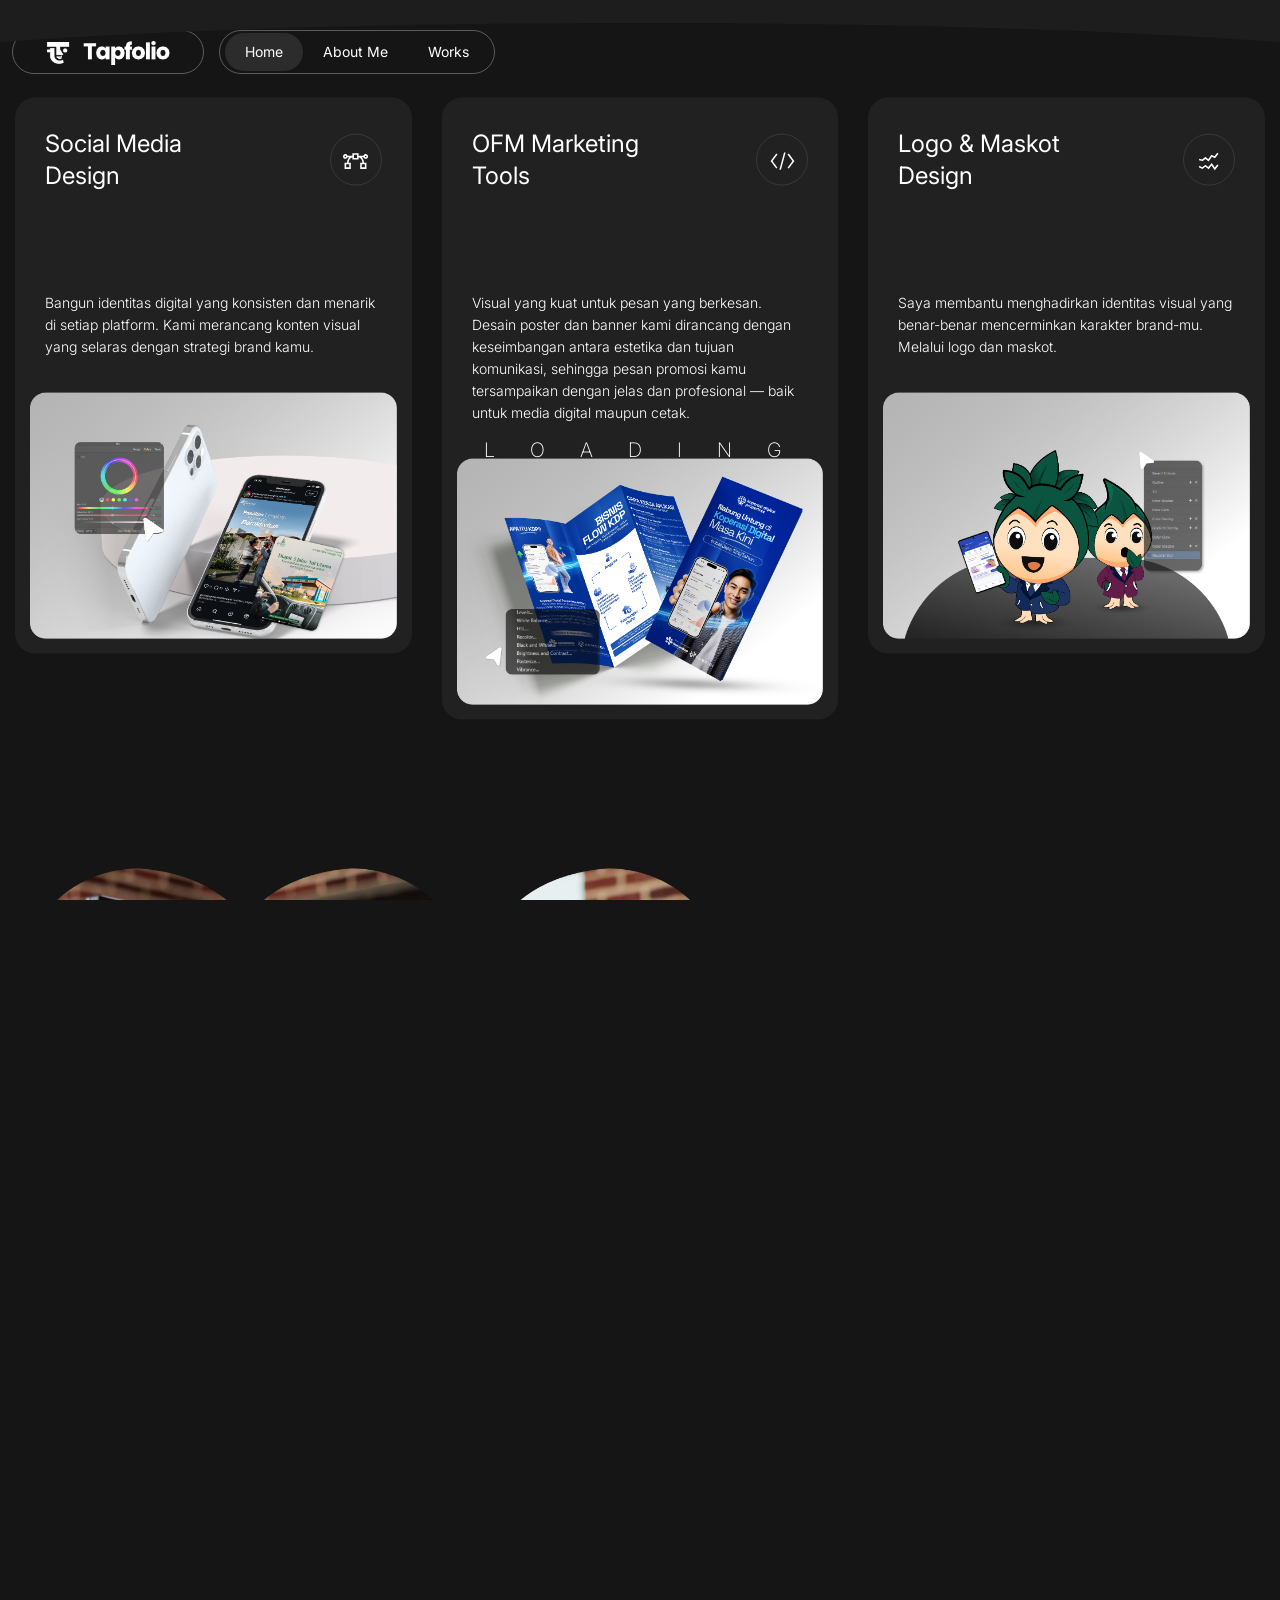
==== index.html @ 31f9b4f7 "update css" ====
<!DOCTYPE html>
<html lang="zxx">

<head>

    <!-- Metas -->
    <meta charset="utf-8">
    <meta http-equiv="X-UA-Compatible" content="IE=edge">
    <meta name="viewport" content="width=device-width, initial-scale=1, maximum-scale=1">
    <meta name="keywords" content="HTML5 Template Hubfolio Multi-Purpose themeforest">
    <meta name="description" content="Hubfolio - Multi-Purpose HTML5 Template">
    <meta name="author" content="">

    <!-- Title  -->
    <title>TAP's PORTFOLIO</title>

    <!-- Favicon -->
    <link rel="shortcut icon" href="assets/imgs/favicon.ico">

    <!-- Google Fonts -->
    <link href="https://fonts.googleapis.com/css2?family=Inter:wght@100..900&display=swap" rel="stylesheet">

    <!-- Plugins -->
    <link rel="stylesheet" href="common/css/plugins.css">

    <!-- Core Style Css -->
    <link rel="stylesheet" href="common/css/common_style.css">
    <link rel="stylesheet" href="docs/assets/css/home1-style.css">

</head>

<body>



    <!-- ==================== Start Loading ==================== -->

    <div class="loader-wrap">
        <svg viewBox="0 0 1000 1000" preserveAspectRatio="none">
            <path id="svg" d="M0,1005S175,995,500,995s500,5,500,5V0H0Z"></path>
        </svg>

        <div class="loader-wrap-heading">
            <div class="load-text">
                <span>L</span>
                <span>o</span>
                <span>a</span>
                <span>d</span>
                <span>i</span>
                <span>n</span>
                <span>g</span>
            </div>
        </div>
    </div>

    <!-- ==================== End Loading ==================== -->


    <div class="cursor"></div>


    <!-- ==================== Start progress-scroll-button ==================== -->

    <div class="progress-wrap cursor-pointer">
        <svg class="progress-circle svg-content" width="100%" height="100%" viewBox="-1 -1 102 102">
            <path d="M50,1 a49,49 0 0,1 0,98 a49,49 0 0,1 0,-98" />
        </svg>
    </div>

    <!-- ==================== End progress-scroll-button ==================== -->



    <!-- ==================== Start Navbar ==================== -->

    <nav class="navbar navbar-expand-lg">
        <div class="container">

            <!-- Logo -->
            <a class="logo" href="#">
                <img src="docs/assets/imgs/tapfolio.png" alt="logo">
            </a>

            <!-- navbar links -->
            <div class="collapse navbar-collapse" id="navbarSupportedContent">
                <ul class="navbar-nav">
                    <li class="nav-item">
                        <a class="nav-link active" href="#">Home</a>
                    </li>
                    <li class="nav-item">
                        <a class="nav-link" href="docs/about.html">About Me</a>
                    </li>
                    <li class="nav-item">
                        <a class="nav-link" href="docs/porto.html">Works</a>
                    </li>
                    <!-- <li class="nav-item">
                        <a class="nav-link" href="../inner_pages/blog-grid.html">News</a>
                    </li> -->
                </ul>
            </div>
            <!-- <div class="topnav d-flex align-items-center">
                <a href="../inner_pages/contact.html" class="butn butn-rounded">
                    <div class="d-flex align-items-center">
                        <span>Start Project</span>
                        <span class="icon ml-10">
                            <img src="../common/imgs/icons/arrow-top-right.svg" alt="">
                        </span>
                    </div>
                </a>
                <div class="menu-icon cursor-pointer">
                    <span class="icon ti-align-right"></span>
                </div>
            </div> -->
        </div>
    </nav>


    <div id="smooth-wrapper">


        <div id="smooth-content">

            <main>



                <!-- ==================== Start Header ==================== -->

                <header class="header-dm d-flex align-items-center">
                       <div class="container-xl position-re">
                        <div class="row">
                            <div class="col-lg-9">
                                <div class="caption">
                                    <h1>Building award-worthy digital presence <br></h1>
                                </div>
                                <div class="row md-hide">
                                    <div class="col-lg-6 imgs-cube">
                                        <div class="imgs">
                                            <div class="circle">
                                                <img src="docs/assets/imgs/header/circle-badge.svg" alt="">
                                            </div>
                                        </div>
                                        <div class="img fit-img radius-30 mt-50">
                                            <img src="docs/assets/imgs/header/IMG_97775.jpg" alt="">
                                        </div>
                                    </div>
                                </div>
                            </div>
                        </div>
                        <div class="mimg fit-img">
                            <div class="shaps top">
                                <div class="shap-right-top">
                                    <svg viewBox="0 0 11 11" fill="none" xmlns="http://www.w3.org/2000/svg"
                                        class="w-11 h-11">
                                        <path
                                            d="M11 1.54972e-06L0 0L2.38419e-07 11C1.65973e-07 4.92487 4.92487 1.62217e-06 11 1.54972e-06Z"
                                            fill="#0e0f11"></path>
                                    </svg>
                                </div>
                                <div class="shap-left-bottom">
                                    <svg viewBox="0 0 11 11" fill="none" xmlns="http://www.w3.org/2000/svg"
                                        class="w-11 h-11">
                                        <path
                                            d="M11 1.54972e-06L0 0L2.38419e-07 11C1.65973e-07 4.92487 4.92487 1.62217e-06 11 1.54972e-06Z"
                                            fill="#0e0f11"></path>
                                    </svg>
                                </div>
                            </div>
                            <img src="docs/assets/imgs/header/2.jpg" alt="">
                            <div class="text">
                                <!-- <span class="fz-12 text-u mb-10">Since <br> 2023</span> -->
                                <p>Portfolio as Jr. Graphic designer</p>
                                <div class="shaps bottom">
                                    <div class="shap-left-top">
                                        <svg viewBox="0 0 11 11" fill="none" xmlns="http://www.w3.org/2000/svg"
                                            class="w-11 h-11">
                                            <path
                                                d="M11 1.54972e-06L0 0L2.38419e-07 11C1.65973e-07 4.92487 4.92487 1.62217e-06 11 1.54972e-06Z"
                                                fill="#0e0f11"></path>
                                        </svg>
                                    </div>
                                    <div class="shap-right-bottom">
                                        <svg viewBox="0 0 11 11" fill="none" xmlns="http://www.w3.org/2000/svg"
                                            class="w-11 h-11">
                                            <path
                                                d="M11 1.54972e-06L0 0L2.38419e-07 11C1.65973e-07 4.92487 4.92487 1.62217e-06 11 1.54972e-06Z"
                                                fill="#0e0f11"></path>
                                        </svg>
                                    </div>
                                </div>
                            </div>
                        </div>
                    </div>
                </header>

                <!-- ==================== End Header ==================== -->


                <!-- ==================== Start marquee ==================== -->

                <div class="marq-mp section-padding">
                    <div class="main-marq color-bg shadow-off">
                        <div class="slide-har st1">
                            <div class="box">
                                <div class="item">
                                    <h5>Affinity Designer</h5>
                                </div>
                                <div class="item">
                                    <h5>Adobe Illustrator</h5>
                                </div>
                                <div class="item">
                                    <h5>Figma</h5>
                                </div>
                                <div class="item">
                                    <h5>Adobe Photoshop</h5>
                                </div>
                            </div>
                            <div class="box">
                                <div class="item">
                                    <h5>Affinity Designer</h5>
                                </div>
                                <div class="item">
                                    <h5>Adobe Ilustrator</h5>
                                </div>
                                <div class="item">
                                    <h5>Figma</h5>
                                </div>
                                <div class="item">
                                    <h5>Adobe Photoshop</h5>
                                </div>
                            </div>
                        </div>
                    </div>
                    <div class="main-marq gray-bg shadow-off">
                        <div class="slide-har st2">
                            <div class="box">
                                <div class="item">
                                    <h5>Adobe Photoshop</h5>
                                </div>
                                <div class="item">
                                    <h5>Figma</h5>
                                </div>
                                <div class="item">
                                    <h5>Adobe Illustrator</h5>
                                </div>
                                <div class="item">
                                    <h5>Affinity Designer</h5>
                                </div>
                            </div>
                            <div class="box">
                                <div class="item">
                                    <h5>Adobe Photoshop</h5>
                                </div>
                                <div class="item">
                                    <h5>Figma</h5>
                                </div>
                                <div class="item">
                                    <h5>Adobe Illustrator</h5>
                                </div>
                                <div class="item">
                                    <h5>Affinity Designer</h5>
                                </div>
                            </div>
                        </div>
                    </div>
                </div>

                <!-- ==================== End marquee ==================== -->



                <!-- ==================== Start services ==================== -->

                <section class="services-sa section-padding">
                    <div class="container">
                        <div class="sec-head mb-100">
                            <div class="row">
                                <div class="col-lg-5">
                                    <h6 class="sub-head">Services</h6>
                                </div>
                                <div class="col-lg-7">
                                    <h4>Menciptakan desain yang berangkat dari rasa dan pengalaman—
                                        etiap karya adalah bentuk perjalanan saya dalam mengolah ide
                                        <span class="sub-color inline">menjadi sesuatu yang hidup dan bermakna.</span>
                                    </h4>
                                    <!-- <a href="../inner_pages/services.html" class="butn butn-md butn-bord butn-rounded mt-40">
                                        <div class="d-flex align-items-center">
                                            <span>Learn More</span>
                                            <span class="icon pe-7s-angle-right ml-10 fz-30"></span>
                                        </div>
                                    </a> -->
                                </div>
                            </div>
                        </div>
                        <div class="row">
                            <div class="col-lg-4">
                                <div class="item md-mb50">
                                    <div class="cont">
                                        <div class="d-flex align-items-center">
                                            <div>
                                                <h6>Social Media<br> Design</h6>
                                            </div>
                                            <div class="ml-auto">
                                                <div class="icon invert">
                                                    <img src="common/imgs/icons/bezier-curve-solid.svg" alt="">
                                                </div>
                                            </div>
                                        </div>
                                        <div class="text">
                                            <p>Bangun identitas digital yang konsisten dan menarik di setiap platform. Kami merancang konten 
                                                visual yang selaras dengan strategi brand kamu.</p>
                                        </div>
                                    </div>
                                    <div class="img">
                                        <img src="docs/assets/imgs/services/1.png" alt="">
                                    </div>
                                </div>
                            </div>
                            <div class="col-lg-4">
                                <div class="item md-mb50">
                                    <div class="cont">
                                        <div class="d-flex align-items-center">
                                            <div>
                                                <h6>OFM Marketing <br> Tools</h6>
                                            </div>
                                            <div class="ml-auto">
                                                <div class="icon invert">
                                                    <img src="common/imgs/icons/code-solid.svg" alt="">
                                                </div>
                                            </div>
                                        </div>
                                        <div class="text">
                                            <p>Visual yang kuat untuk pesan yang berkesan. Desain poster dan banner kami dirancang dengan 
                                                keseimbangan antara estetika dan tujuan komunikasi, sehingga pesan promosi kamu tersampaikan 
                                                dengan jelas dan profesional — baik untuk media digital maupun cetak.</p>
                                        </div>
                                    </div>
                                    <div class="img">
                                        <img src="docs/assets/imgs/services/2.png" alt="">
                                    </div>
                                </div>
                            </div>
                          
                            
                            <div class="col-lg-4">
                                <div class="item">
                                    <div class="cont">
                                        <div class="d-flex align-items-center">
                                            <div>
                                                <h6>Logo & Maskot<br> Design</h6>
                                            </div>
                                            <div class="ml-auto">
                                                <div class="icon invert">
                                                    <img src="common/imgs/icons/chart-line-solid.svg" alt="">
                                                </div>
                                            </div>
                                        </div>
                                        <div class="text">
                                            <p>Saya membantu menghadirkan identitas visual yang benar-benar mencerminkan karakter brand-mu.
                                                Melalui logo dan maskot.
                                            </p>
                                        </div>
                                    </div>
                                    <div class="img">
                                        <img src="docs/assets/imgs/services/3.png" alt="">
                                    </div>
                                </div>
                            </div>
                        </div>
                    </div>
                </section>

                <!-- ==================== End services ==================== -->



                <!-- ==================== Start Intro ==================== -->

                <section class="intro-sa">
                    <div class="container">
                        <div class="row">
                            <div class="col-lg-7 valign">
                                <div class="img full-width md-mb80">
                                    <img src="docs/assets/imgs/intro2.png" alt="">
                                </div>
                            </div>
                            <div class="col-lg-4 offset-lg-1 valign">
                                <div class="sec-head">
                                    <h6 class="sub-head mb-80">Philosophy</h6>
                                    <h4>Setiap desain adalah bahasa tanpa kata,
                                        <span class="sub-color inline">tempat rasa dan makna <br> bertemu dalam harmoni.</span>
                                    </h4>
                                    <a href="about.html" class="butn butn-md butn-bord butn-rounded mt-40">
                                        <div class="d-flex align-items-center">
                                            <span>About Me</span>
                                            <span class="icon invert ml-10">
                                                <img src="common/imgs/icons/arrow-top-right.svg" alt="">
                                            </span>
                                        </div>
                                    </a>
                                </div>
                            </div>
                        </div>
                    </div>
                </section>

                <!-- ==================== End Intro ==================== -->



                <!-- ==================== Start marquee ==================== -->

                <section class="marq-sa section-padding">
                    <div class="main-marq shadow-off">
                        <div class="slide-har st1">
                            <div class="box">
                                <div class="item">
                                    <h2><span>Branding</span>
                                    </h2>
                                </div>
                                <div class="item">
                                    <h2><span>Identity Design</span>
                                    </h2>
                                </div>
                                <div class="item">
                                    <h2><span>Creative Concept</span>
                                    </h2>
                                </div>
                                <div class="item">
                                    <h2><span>Typography</span>
                                    </h2>
                                </div>
                            </div>
                            <div class="box">
                                <div class="item">
                                    <h2><span>Branding</span>
                                    </h2>
                                </div>
                                <div class="item">
                                    <h2><span>Identity Design</span>
                                    </h2>
                                </div>
                                <div class="item">
                                    <h2><span>Creative Concept</span>
                                    </h2>
                                </div>
                                <div class="item">
                                    <h2><span>Typography</span>
                                    </h2>
                                </div>
                            </div>
                        </div>
                    </div>
                </section>

                <!-- ==================== End marquee ==================== -->



                <!-- ==================== Start Portfolio ==================== -->

                <section class="work-card">
                    <div class="container section-padding bord-thin-top-light">
                        <div class="sec-head mb-100">
                            <div class="row">
                                <div class="col-lg-5">
                                    <h6 class="sub-head">Featured Works</h6>
                                </div>
                                <div class="col-lg-7">
                                    <h4>Kumpulan proyek terbaru yang mencerminkan proses kreatif saya
dalam
                                        <span class="sub-color inline">membangun identitas visual dan pengalaman yang bermakna.</span>
                                    </h4>
                                </div>
                            </div>
                        </div>
                        <div class="cards">
                            <div class="card-item">
                                <div class="row">
                                    <div class="col-lg-5">
                                        <div class="cont md-mb50">
                                            <div>
                                                <h5>
                                                    <a href="#">Catania Premiere <br> Cibubur</a>
                                                </h5>
                                            </div>
                                            <div>
                                                <p>Berfokus pada penguatan identitas visual melalui desain branding dan materi 
                                                    promosi digital. Desain standing flag dan konten media sosial dikembangkan dengan 
                                                    pendekatan natural dan elegan untuk merepresentasikan karakter perumahan yang modern, 
                                                    nyaman, dan berkelas.</p>
                                                <div class="mt-40">
                                                    <a href="#0" class="tag">Branding</a>
                                                    <a href="#0" class="tag">Social Media</a>
                                                    <a href="#0" class="tag">Flag</a>
                                                </div>
                                            </div>
                                        </div>
                                    </div>
                                    <div class="col-lg-7">
                                        <div class="img">
                                            <img src="docs/assets/imgs/works/catania.png" alt="">
                                        </div>
                                    </div>
                                </div>
                            </div>


                            <div class="card-item">
                                <div class="row">
                                    <div class="col-lg-5">
                                        <div class="cont md-mb50">
                                            <div>
                                                <h5>
                                                    <a href="../inner_pages/project-details.html">JJ Cafe</a>
                                                </h5>
                                            </div>
                                            <div>
                                                <p>Materi promosi dirancang dengan pendekatan clean dan appetizing 
                                                    untuk menonjolkan keunggulan menu JJ Café dan meningkatkan daya 
                                                    tarik brand.</p>
                                                <div class="mt-40">
                                                    <a href="#0" class="tag">Poster</a>
                                                    <a href="#0" class="tag">Social Media</a>
                                                </div>
                                            </div>
                                        </div>
                                    </div>
                                    <div class="col-lg-7">
                                        <div class="img">
                                            <img src="docs/assets/imgs/works/jj.png" alt="">
                                        </div>
                                    </div>
                                </div>
                            </div>


                            <div class="card-item">
                                <div class="row">
                                    <div class="col-lg-5">
                                        <div class="cont md-mb50">
                                            <div>
                                                <h5>
                                                    <a href="../inner_pages/project-details.html">Gethome.id</a>
                                                </h5>
                                            </div>
                                            <div>
                                                <p>Materi sosmed dan marketing tools dirancang untuk membantu Gethome membangun 
                                                    brand awareness sekaligus mempermudah edukasi fitur, sehingga komunikasi 
                                                    dengan calon pembeli menjadi lebih efektif.</p>
                                                <div class="mt-40">
                                                    <a href="#0" class="tag">Social Media/a>
                                                    <a href="#0" class="tag">ADS</a>
                                                    <a href="#0" class="tag">Meta Data Apps</a>
                                                </div>
                                            </div>
                                        </div>
                                    </div>
                                    <div class="col-lg-7">
                                        <div class="img">
                                            <img src="docs/assets/imgs/works/gethome.png" alt="">
                                        </div>
                                    </div>
                                </div>
                            </div>


                            <div class="card-item">
                                <div class="row">
                                    <div class="col-lg-5">
                                        <div class="cont md-mb50">
                                            <div>
                                                <h5>
                                                    <a href="../inner_pages/project-details.html">MBN Consulting</a>
                                                </h5>
                                            </div>
                                            <div>
                                                <p>Materi branding dan konten digital ini membantu MBN tampil lebih 
                                                    modern dan kredibel melalui visual yang rapi, informatif, dan 
                                                    relevan untuk audiens bisnis.</p>
                                                <div class="mt-40">
                                                    <a href="#0" class="tag">Business Card</a>
                                                    <a href="#0" class="tag">Social Media</a>
                                                </div>
                                            </div>
                                        </div>
                                    </div>
                                    <div class="col-lg-7">
                                        <div class="img">
                                            <img src="docs/assets/imgs/works/mbn.png" alt="">
                                        </div>
                                    </div>
                                </div>
                            </div>
                            
                        </div>
                        <div class="text-center mt-80">
                            <a href="porto.html" class="butn butn-md butn-bord butn-rounded">
                                <div class="d-flex align-items-center">
                                    <span>Lihat Lebih Banyak</span>
                                    <span class="icon invert ml-10">
                                        <img src="common/imgs/icons/arrow-top-right.svg" alt="">
                                    </span>
                                </div>
                            </a>
                        </div>
                    </div>
                </section>

                <!-- ==================== End Portfolio ==================== -->



                <!-- ==================== Start clients ==================== -->

                <section class="clients-sa" style="padding-bottom: 100px;">
                    <div class="container">
                        <div class="sec-head mb-100">
                            <h6 class="sub-head">Proyek yang di handle</h6>
                        </div>
                        <div class="row">
                            <div class="col-lg-2 col-md-4 col-6 md-mb30">
                                <div class="item d-flex align-items-center justify-content-center">
                                    <div class="img">
                                        <img src="docs/assets/imgs/brands/kdp.png" alt="">
                                    </div>
                                </div>
                            </div>
                            <div class="col-lg-2 col-md-4 col-6 md-mb30">
                                <div class="item d-flex align-items-center justify-content-center">
                                    <div class="img">
                                        <img src="docs/assets/imgs/brands/bahari.png" alt="">
                                    </div>
                                </div>
                            </div>
                            <div class="col-lg-2 col-md-4 col-6 md-mb30">
                                <div class="item d-flex align-items-center justify-content-center">
                                    <div class="img">
                                        <img src="docs/assets/imgs/brands/mbn.png" alt="">
                                    </div>
                                </div>
                            </div>
                            <div class="col-lg-2 col-md-4 col-6 sm-mb30">
                                <div class="item d-flex align-items-center justify-content-center">
                                    <div class="img">
                                        <img src="docs/assets/imgs/brands/oasis.png" alt="">
                                    </div>
                                </div>
                            </div>
                            <div class="col-lg-2 col-md-4 col-6 sm-mb30">
                                <div class="item d-flex align-items-center justify-content-center">
                                    <div class="img">
                                        <img src="docs/assets/imgs/brands/gethome.png" alt="">
                                    </div>
                                </div>
                            </div>
                            <div class="col-lg-2 col-md-4 col-6">
                                <div class="item d-flex align-items-center justify-content-center">
                                    <div class="cont sub-color">
                                        <div class="icon invert">
                                            <img src="common/imgs/icons/global.svg" alt="">
                                        </div>
                                        <span>20+ brands</span>
                                    </div>
                                </div>
                            </div>
                        </div>
                    </div>
                </section>

                <!-- ==================== End clients ==================== -->



                <!-- ==================== Start Testimonials ==================== -->

                <!-- <section class="testimonials-sa section-padding">
                    <div class="container">
                        <div class="sec-head mb-100">
                            <div class="row">
                                <div class="col-lg-5">
                                    <h6 class="sub-head">Testimonials</h6>
                                </div>
                                <div class="col-lg-7">
                                    <h4>We’ve helped hundreds of partners, <br> to achieve their goals and
                                        <span class="sub-color inline">stellar feedback, <br> is our reward!</span>
                                    </h4>
                                    <div class="gl-rate d-flex align-items-center mt-60">
                                        <div class="icon">
                                            <img src="assets/imgs/logo-clutch.svg" alt="">
                                        </div>
                                        <div class="cont">
                                            <h6>4.9/5
                                                <span class="stars">
                                                    <i class="fas fa-star"></i>
                                                    <i class="fas fa-star"></i>
                                                    <i class="fas fa-star"></i>
                                                    <i class="fas fa-star"></i>
                                                    <i class="fas fa-star"></i>
                                                </span>
                                            </h6>
                                            <p>Based on 24 reviews</p>
                                        </div>
                                    </div>
                                </div>
                            </div>
                        </div>
                        <div class="swiper testim-swiper swiper-container">
                            <div class="swiper-wrapper">
                                <div class="swiper-slide">
                                    <div class="item">
                                        <div>
                                            <div class="rate">
                                                <h5>5.0
                                                    <span class="stars">
                                                        <i class="fas fa-star"></i>
                                                        <i class="fas fa-star"></i>
                                                        <i class="fas fa-star"></i>
                                                        <i class="fas fa-star"></i>
                                                        <i class="fas fa-star"></i>
                                                    </span>
                                                </h5>
                                            </div>
                                            <div class="mt-30">
                                                <h6>A studio with passionate, professional and full creativity. Much
                                                    more than i’m expect. Great services, high quality products &
                                                    affordable prices. I’m extremly satisfied!.</h6>
                                            </div>
                                        </div>
                                        <div class="info d-flex align-items-center mt-40 pt-30 bord-thin-top-light">
                                            <div>
                                                <div class="img-author">
                                                    <img src="assets/imgs/testim/avatar1.jpg" alt="">
                                                </div>
                                            </div>
                                            <div class="info-text">
                                                <span>Bradley Gordon</span>
                                                <p>CEO & Founder, Archin Studio</p>
                                            </div>
                                        </div>
                                    </div>
                                </div>
                                <div class="swiper-slide">
                                    <div class="item">
                                        <div>
                                            <div class="rate">
                                                <h5>5.0
                                                    <span class="stars">
                                                        <i class="fas fa-star"></i>
                                                        <i class="fas fa-star"></i>
                                                        <i class="fas fa-star"></i>
                                                        <i class="fas fa-star"></i>
                                                        <i class="fas fa-star"></i>
                                                    </span>
                                                </h5>
                                            </div>
                                            <div class="mt-30">
                                                <h6>Thank you so much for the suppot of Hubfolio team, who have been
                                                    with our business for more than 3 years. A long journey with many
                                                    exciting experiences and moments. Hubfolio will alway be our 1st
                                                    choice.</h6>
                                            </div>
                                        </div>
                                        <div class="info d-flex align-items-center mt-40 pt-30 bord-thin-top-light">
                                            <div>
                                                <div class="img-author">
                                                    <img src="assets/imgs/testim/avatar2.jpg" alt="">
                                                </div>
                                            </div>
                                            <div class="info-text">
                                                <span>Bradley Gordon</span>
                                                <p>CEO & Founder, Archin Studio</p>
                                            </div>
                                        </div>
                                    </div>
                                </div>
                                <div class="swiper-slide">
                                    <div class="item">
                                        <div>
                                            <div class="rate">
                                                <h5>5.0
                                                    <span class="stars">
                                                        <i class="fas fa-star"></i>
                                                        <i class="fas fa-star"></i>
                                                        <i class="fas fa-star"></i>
                                                        <i class="fas fa-star"></i>
                                                        <i class="fas fa-star"></i>
                                                    </span>
                                                </h5>
                                            </div>
                                            <div class="mt-30">
                                                <h6>Hubfolio ability to create a high-quality user interface stands out.
                                                    It’s something we placed a premium on. Recommended!.</h6>
                                            </div>
                                        </div>
                                        <div class="info d-flex align-items-center mt-40 pt-30 bord-thin-top-light">
                                            <div>
                                                <div class="img-author">
                                                    <img src="assets/imgs/testim/avatar3.jpg" alt="">
                                                </div>
                                            </div>
                                            <div class="info-text">
                                                <span>Bradley Gordon</span>
                                                <p>CEO & Founder, Archin Studio</p>
                                            </div>
                                        </div>
                                    </div>
                                </div>
                            </div>
                        </div>
                    </div>
                </section> -->

                <!-- ==================== End Testimonials ==================== -->



                <!-- ==================== Start Awards ==================== -->

                <!-- <section class="awards-sa section-padding">
                    <div class="container">
                        <div class="sec-head mb-100">
                            <div class="row">
                                <div class="col-lg-5">
                                    <h6 class="sub-head">Awards & Recognition</h6>
                                </div>
                                <div class="col-lg-7">
                                    <h4>Efforts to receive worthy rewards, awards & recognition
                                        <span class="sub-color inline">help us affirm our brand.</span>
                                    </h4>
                                </div>
                            </div>
                        </div>
                        <div>
                            <div class="item-title row">
                                <div class="col-md-4">
                                    <div>
                                        <h6 class="sub-title">hosted</h6>
                                    </div>
                                </div>
                                <div class="col-md-6">
                                    <div>
                                        <h6 class="sub-title">Award title</h6>
                                    </div>
                                </div>
                                <div class="col-md-2 d-flex justify-content-end">
                                    <div>
                                        <h6 class="sub-title">Date</h6>
                                    </div>
                                </div>
                            </div>
                            <div class="item-line row">
                                <div class="col-md-4">
                                    <div class="honors">
                                        <h6>Awwwards</h6>
                                    </div>
                                </div>
                                <div class="col-md-6">
                                    <div class="project-title">
                                        <h6>SOTY 2023 - 1st Winner</h6>
                                    </div>
                                </div>
                                <div class="col-md-2">
                                    <div class="project-date">
                                        <span>May 2023</span>
                                    </div>
                                </div>
                            </div>
                            <div class="item-line row">
                                <div class="col-md-4">
                                    <div class="honors">
                                        <h6>css awards</h6>
                                    </div>
                                </div>
                                <div class="col-md-6">
                                    <div class="project-title">
                                        <h6>Top 5 Best of eCommerce Websites 2022</h6>
                                    </div>
                                </div>
                                <div class="col-md-2">
                                    <div class="project-date">
                                        <span>Dec 2022</span>
                                    </div>
                                </div>
                            </div>
                            <div class="item-line row">
                                <div class="col-md-4">
                                    <div class="honors">
                                        <h6>Awwwards</h6>
                                    </div>
                                </div>
                                <div class="col-md-6">
                                    <div class="project-title">
                                        <h6>Honor SOTD November, 2022r</h6>
                                    </div>
                                </div>
                                <div class="col-md-2">
                                    <div class="project-date">
                                        <span>Nov 2022</span>
                                    </div>
                                </div>
                            </div>
                            <div class="item-line row">
                                <div class="col-md-4">
                                    <div class="honors">
                                        <h6>Behance Portfolio</h6>
                                    </div>
                                </div>
                                <div class="col-md-6">
                                    <div class="project-title">
                                        <h6>Winner - US Behance Portfolio Review 2021</h6>
                                    </div>
                                </div>
                                <div class="col-md-2">
                                    <div class="project-date">
                                        <span>Aug 2021</span>
                                    </div>
                                </div>
                            </div>
                            <div class="item-line row">
                                <div class="col-md-4">
                                    <div class="honors">
                                        <h6>ui/ux global award</h6>
                                    </div>
                                </div>
                                <div class="col-md-6">
                                    <div class="project-title">
                                        <h6>Top 10 Best of Mobile App Design 2021</h6>
                                    </div>
                                </div>
                                <div class="col-md-2">
                                    <div class="project-date">
                                        <span>Mar 2021</span>
                                    </div>
                                </div>
                            </div>
                            <div class="item-line row">
                                <div class="col-md-4">
                                    <div class="honors">
                                        <h6>fwa us award</h6>
                                    </div>
                                </div>
                                <div class="col-md-6">
                                    <div class="project-title">
                                        <h6>Winner - Best of Architecture Website 2020</h6>
                                    </div>
                                </div>
                                <div class="col-md-2">
                                    <div class="project-date">
                                        <span>Sep 2020</span>
                                    </div>
                                </div>
                            </div>
                        </div>
                        <div class="text-center mt-80">
                            <a href="../inner_pages/about.html" class="butn butn-md butn-bord butn-rounded">
                                <div class="d-flex align-items-center">
                                    <span>Show More</span>
                                    <span class="icon pe-7s-angle-right ml-10 fz-30"></span>
                                </div>
                            </a>
                        </div>
                    </div>
                </section> -->

                <!-- ==================== End Awards ==================== -->



                <!-- ==================== Start Blog ==================== -->

                <!-- <section class="blog-sa">
                    <div class="container section-padding bord-thin-top-light">
                        <div class="sec-head mb-100">
                            <div class="row">
                                <div class="col-lg-5">
                                    <h6 class="sub-head">Latest Articles</h6>
                                </div>
                                <div class="col-lg-7">
                                    <h4>The place that we share everything related to
                                        <span class="sub-color inline">design trends, tips and more.</span>
                                    </h4>
                                </div>
                            </div>
                        </div>
                        <div class="row">
                            <div class="col-lg-6">
                                <div class="item md-mb50">
                                    <div class="img fit-img">
                                        <img src="assets/imgs/blog/1.jpg" alt="">
                                    </div>
                                    <div class="cont mt-30">
                                        <h6>
                                            <a href="../inner_pages/blog-details.html">Hubfolio agency revolutionizes work with the <br> power of AI-Driven</a>
                                        </h6>
                                        <div class="info d-flex align-items-center mt-20">
                                            <a href="#0" class="tag">
                                                <span>Design Trends</span>
                                            </a>
                                            <a href="#0" class="date">
                                                <span>/ May 15, 2024</span>
                                            </a>
                                        </div>
                                    </div>
                                </div>
                            </div>
                            <div class="col-lg-6">
                                <div class="item">
                                    <div class="img fit-img">
                                        <img src="assets/imgs/blog/2.jpg" alt="">
                                    </div>
                                    <div class="cont mt-30">
                                        <h6>
                                            <a href="../inner_pages/blog-details.html">Common UX painpoints in Dashboard-related <br> projects</a>
                                        </h6>
                                        <div class="info d-flex align-items-center mt-20">
                                            <a href="#0" class="tag">
                                                <span>Experience</span>
                                            </a>
                                            <a href="#0" class="date">
                                                <span>/ May 15, 2024</span>
                                            </a>
                                        </div>
                                    </div>
                                </div>
                            </div>
                        </div>
                    </div>
                </section> -->

                <!-- ==================== End Blog ==================== -->



                <!-- ==================== Start Contact ==================== -->

                <!-- <section class="contact-sa section-padding pt-0">
                    <div class="container">
                        <div class="box">
                            <div class="row">
                                <div class="col-lg-4">
                                    <div class="info">
                                        <div class="sec-head">
                                            <h4>Success is a team play, right? <span class="sub-color inline">Let’s work
                                                    together!</span></h4>
                                        </div>
                                        <div class="mt-50 md-mb80">
                                            <h6>+068 5681 96 96</h6>
                                            <span class="d-block sub-color fz-14 mt-10">Call us for urgent</span>
                                            <a href="../inner_pages/contact.html" class="butn butn-md butn-bord butn-rounded mt-50">
                                                <div class="d-flex align-items-center">
                                                    <span>Get Direction</span>
                                                    <span class="icon invert ml-10">
                                                        <img src="../common/imgs/icons/arrow-top-right.svg" alt="">
                                                    </span>
                                                </div>
                                            </a>
                                        </div>
                                    </div>
                                </div>
                                <div class="col-lg-7 offset-lg-1">
                                    <div class="contact-form">
                                        <form id="contact-form" method="post" action="contact.php">

                                            <div class="messages"></div>

                                            <div class="controls row">

                                                <div class="col-lg-6">
                                                    <div class="form-group mb-30">
                                                        <label for="form_name">Full Name <span
                                                                class="star">*</span></label>
                                                        <input id="form_name" type="text" name="name"
                                                            placeholder="Your full name" required="required">
                                                    </div>
                                                </div>

                                                <div class="col-lg-6">
                                                    <div class="form-group mb-30">
                                                        <label for="form_email">Email Address <span
                                                                class="star">*</span></label>
                                                        <input id="form_email" type="email" name="email"
                                                            placeholder="Your email address" required="required">
                                                    </div>
                                                </div>

                                                <div class="col-lg-6">
                                                    <div class="form-group mb-30">
                                                        <label for="form_subject">Subject <span
                                                                class="star">*</span></label>
                                                        <input id="form_subject" type="text" name="subject"
                                                            placeholder="subject" required="required">
                                                    </div>
                                                </div>

                                                <div class="col-lg-6">
                                                    <div class="form-group mb-30">
                                                        <label for="form_budget">Your Budget <span
                                                                class="opt sub-color">(Optional)</span></label>
                                                        <input id="form_budget" type="text" name="budget"
                                                            placeholder="A range of budget for project"
                                                            required="required">
                                                    </div>
                                                </div>

                                                <div class="col-12">
                                                    <div class="form-group">
                                                        <label for="form_message">Message</label>
                                                        <textarea id="form_message" name="message"
                                                            placeholder="Write your message here..." rows="4"
                                                            required="required"></textarea>
                                                    </div>
                                                    <div class="mt-60">
                                                        <button type="submit"
                                                            class="butn butn-md butn-bord butn-rounded">
                                                            <span class="text">Send Your Message</span>
                                                            <span class="icon invert ml-10">
                                                                <img src="../common/imgs/icons/arrow-top-right.svg"
                                                                    alt="">
                                                            </span>
                                                        </button>
                                                    </div>
                                                </div>

                                            </div>
                                        </form>
                                    </div>
                                </div>
                            </div>
                        </div>
                    </div>
                </section> -->

                <!-- ==================== End Contact ==================== -->



            </main>


            <!-- ==================== Start Footer ==================== -->

            <footer class="footer-sa bord-thin-top-light pb-80">
                <div class="container section-padding">
                    <div class="sec-head mb-80">
                        <div class="row">
                            <div class="col-lg-5">
                                <a href="#" class="logo md-mb50">
                                    <img src="docs/assets/imgs/tapfolio.png" alt="">
                                </a>
                            </div>
                            <div class="col-lg-6">
                                <h4><span class="sub-color inline">HIRE ME!</span>
                                    Let’s collaborate and bring your vision to life. 
                                </h4>
                            </div>
                        </div>
                    </div>
                    <div class="contact-info">
                        <div class="row">
                            <div class="col-lg-6 offset-lg-5">
                                <div class="row">
                                    <div class="col-md-6">
                                        <div class="item">
                                            <span class="sub-color">location</span>
                                            <p>Kota Depok, Jawa Barat, Indonesia</p>
                                        </div>
                                    </div>
                                    <div class="col-md-6 d-flex justify-content-end justify-end">
                                        <div class="item">
                                            <span class="sub-color">Contact</span>
                                            <p>fadlitaptajani093@gmail.com</p>
                                            <!-- <p>+0685689696</p> -->
                                        </div>
                                    </div>
                                </div>
                            </div>
                            <div class="col-lg-6 offset-lg-5">
                                <div class="social-icon">
                                    <a href="https://www.instagram.com/tap_thespace">
                                        <i class="fa-brands fa-instagram"></i>
                                    </a>
                                    <!-- <a href="#0">
                                        <i class="fa-brands fa-dribbble"></i>
                                    </a>
                                    <a href="#0">
                                        <i class="fa-brands fa-behance"></i>
                                    </a> -->
                                    <a href="www.linkedin.com/in/fadli-taptajani">
                                        <i class="fa-brands fa-linkedin"></i>
                                    </a>
                                </div>
                            </div>
                        </div>
                    </div>
                </div>
                <!-- <div class="sub-footer">
                    <div class="container">
                        <div class="row">
                            <div class="col-lg-8">
                                <div class="copy sub-color md-mb30">
                                    <p>© 2024 <a href="#0">Hubfolio Agency</a>. All Right Reserved</p>
                                </div>
                            </div>
                            <div class="col-lg-4 d-flex justify-content-end">
                                <div class="links sub-color d-flex justify-content-between">
                                    <a href="#" class="active">Home</a>
                                    <a href="../inner_pages/portfolio-standard.html">Works</a>
                                    <a href="../inner_pages/about.html">Studio</a>
                                    <a href="../inner_pages/blog-standard.html">News</a>
                                </div>
                            </div>
                        </div>
                    </div>
                </div> -->
            </footer>

            <!-- ==================== End Footer ==================== -->


        </div>

    </div>










    <!-- jQuery -->
    <script src="common/js/lib/jquery-3.6.0.min.js"></script>
    <script src="common/js/lib/jquery-migrate-3.4.0.min.js"></script>

    <!-- plugins -->
    <script src="common/js/lib/plugins.js"></script>

    <!-- GSAP -->
    <script src="common/js/gsap_lib/gsap.min.js"></script>
    <script src="common/js/gsap_lib/ScrollSmoother.min.js"></script>
    <script src="common/js/gsap_lib/ScrollTrigger.min.js"></script>
    <script src="common/js/gsap_lib/SplitText.min.js"></script>

    <!-- common scripts -->
    <script src="common/js/common_scripts.js"></script>

    <!-- custom scripts -->
    <script src="docs/assets/js/scripts.js"></script>

</body>

</html>
---- common/css/common_style.css ----
/*-----------------------------------------------------------------------------------

    Theme Name: Hubfolio
    Theme URI: http://
    Description: Creative Digital Agency & Portfolio
    Author: UI-ThemeZ
    Author URI: http://themeforest.net/user/UI-ThemeZ
    Version: 1.0

-----------------------------------------------------------------------------------*/
/* ========= [ variables ]  =========*/
/* ========= [ global ]  =========*/
/* Global
-----------------------------------------------------------------*/
main {
  position: relative;
  z-index: 5; }

.row > * {
  padding-left: 15px;
  padding-right: 15px;
  margin-top: 0; }

.row.sm-marg {
  margin-left: -5px;
  margin-right: -5px; }
  .row.sm-marg > * {
    padding-left: 5px;
    padding-right: 5px; }

.row.stand-marg {
  margin-left: -20px;
  margin-right: -20px; }
  .row.stand-marg > * {
    padding-left: 20px;
    padding-right: 20px; }

.row.md-marg {
  margin-left: -25px;
  margin-right: -25px; }
  .row.md-marg > * {
    padding-left: 25px;
    padding-right: 25px; }

.row.lg-marg {
  margin-left: -40px;
  margin-right: -40px; }
  .row.lg-marg > * {
    padding-left: 40px;
    padding-right: 40px; }

.row.xlg-marg {
  margin-left: -50px;
  margin-right: -50px; }
  .row.xlg-marg > * {
    padding-left: 50px;
    padding-right: 50px; }

.row.xxlg-marg {
  margin-left: -80px;
  margin-right: -80px; }
  .row.xxlg-marg > * {
    padding-left: 80px;
    padding-right: 80px; }

.container {
  max-width: 1320px; }

.container-xxl {
  max-width: 1700px; }

.container-xl {
  max-width: 1400px; }

.container-box {
  max-width: 1920px;
  margin: auto; }

img {
  width: 100%;
  height: auto; }

figure {
  margin: 0; }

.btn:hover, .btn:focus, .btn:active {
  outline: none;
  -webkit-box-shadow: none;
  box-shadow: none; }

.alink {
  position: absolute;
  top: 0;
  left: 0;
  width: 100%;
  height: 100%; }

/* ========= [ animation ]  =========*/
/* --------------- Menu --------------- */
.hamenu {
  position: fixed;
  top: 0;
  left: -100%;
  width: 100%;
  height: 100vh;
  background: #1d1d1d;
  overflow: hidden;
  z-index: 99999999999;
  -webkit-transition: all 0.7s cubic-bezier(1, 0, 0.55, 1);
  -o-transition: all 0.7s cubic-bezier(1, 0, 0.55, 1);
  transition: all 0.7s cubic-bezier(1, 0, 0.55, 1); }
  .hamenu:after {
    content: '';
    background-image: url(../imgs/menu-shape.png);
    background-size: contain;
    background-repeat: repeat;
    position: absolute;
    top: 0;
    left: 0;
    width: 100%;
    height: 100%;
    pointer-events: none;
    opacity: .5; }
  .hamenu .close-menu {
    position: absolute;
    top: 30px;
    right: 40px;
    width: 60px;
    height: 60px;
    line-height: 60px;
    border: 1px solid rgba(255, 255, 255, 0.2);
    border-radius: 50%;
    text-align: center;
    cursor: pointer;
    z-index: 4; }
  .hamenu .close-menu {
    color: #fff;
    -webkit-transform: translateY(-100px);
    -ms-transform: translateY(-100px);
    transform: translateY(-100px);
    opacity: 0;
    -webkit-transition: all .4s;
    -o-transition: all .4s;
    transition: all .4s; }
  .hamenu.open .close-menu {
    -webkit-transform: translateY(0);
    -ms-transform: translateY(0);
    transform: translateY(0);
    opacity: 1;
    -webkit-transition-delay: 1s;
    -o-transition-delay: 1s;
    transition-delay: 1s; }
  .hamenu.open .menu-links .main-menu > li .link {
    -webkit-transform: translateY(0);
    -ms-transform: translateY(0);
    transform: translateY(0);
    opacity: 1;
    -webkit-transition-delay: 1s;
    -o-transition-delay: 1s;
    transition-delay: 1s; }
  .hamenu.open .cont-info {
    -webkit-transform: translateX(0);
    -ms-transform: translateX(0);
    transform: translateX(0); }
    .hamenu.open .cont-info .text-center {
      -webkit-transform: translateY(0);
      -ms-transform: translateY(0);
      transform: translateY(0);
      opacity: 1;
      -webkit-transition-delay: 1.4s;
      -o-transition-delay: 1.4s;
      transition-delay: 1.4s; }
  .hamenu .menu-links {
    color: #fff;
    height: 100vh;
    padding-top: 80px;
    padding-left: 80px;
    padding-right: 80px;
    overflow: auto;
    width: 100%;
    background: #111;
    display: -webkit-box;
    display: -ms-flexbox;
    display: flex;
    -webkit-box-align: center;
    -ms-flex-align: center;
    align-items: center; }
    .hamenu .menu-links::-webkit-scrollbar {
      width: 5px; }
    .hamenu .menu-links::-webkit-scrollbar-track {
      background: #111; }
    .hamenu .menu-links::-webkit-scrollbar-thumb {
      background: rgba(255, 255, 255, 0.2);
      border-radius: 5px; }
    .hamenu .menu-links .main-menu {
      position: relative;
      z-index: 2; }
      .hamenu .menu-links .main-menu ul {
        margin: 0;
        padding: 0; }
      .hamenu .menu-links .main-menu > li {
        -webkit-transition: all .5s;
        -o-transition: all .5s;
        transition: all .5s; }
        .hamenu .menu-links .main-menu > li .link {
          font-size: 50px;
          font-weight: 600;
          line-height: 1.2;
          padding: 15px 30px;
          width: 100%;
          position: relative;
          display: block;
          -webkit-transform: translateY(100px);
          -ms-transform: translateY(100px);
          transform: translateY(100px);
          opacity: 0;
          -webkit-transition: all .7s;
          -o-transition: all .7s;
          transition: all .7s; }
          .hamenu .menu-links .main-menu > li .link i {
            position: absolute;
            width: 90px;
            top: 0;
            right: 0;
            bottom: 0; }
            .hamenu .menu-links .main-menu > li .link i:before {
              content: '';
              width: 1px;
              height: 16px;
              position: absolute;
              top: 50%;
              left: 50%;
              background: #fff; }
            .hamenu .menu-links .main-menu > li .link i:after {
              content: '';
              width: 16px;
              height: 1px;
              position: absolute;
              top: calc(50% + 8px);
              left: calc(50% - 8px);
              background: #fff; }
          .hamenu .menu-links .main-menu > li .link.dopen i:before {
            opacity: 0; }
          .hamenu .menu-links .main-menu > li .link .fill-text {
            position: relative;
            color: rgba(255, 255, 255, 0.4); }
            .hamenu .menu-links .main-menu > li .link .fill-text:after {
              content: attr(data-text);
              position: absolute;
              top: 0;
              left: 0;
              color: #fff;
              width: 100%;
              overflow: hidden;
              white-space: nowrap;
              -webkit-transition: width 0.75s cubic-bezier(0.63, 0.03, 0.21, 1);
              -o-transition: width 0.75s cubic-bezier(0.63, 0.03, 0.21, 1);
              transition: width 0.75s cubic-bezier(0.63, 0.03, 0.21, 1); }
        .hamenu .menu-links .main-menu > li.hoverd .link .fill-text:after {
          width: 0; }
        .hamenu .menu-links .main-menu > li .sub-dmenu {
          font-size: 30px;
          font-weight: 500;
          padding-left: 50px;
          text-transform: capitalize;
          letter-spacing: normal;
          background: rgba(255, 255, 255, 0.009); }
      .hamenu .menu-links .main-menu .sub-menu {
        display: none;
        padding: 20px 0; }
        .hamenu .menu-links .main-menu .sub-menu.no-bord {
          border-top: 0;
          padding: 0; }
        .hamenu .menu-links .main-menu .sub-menu li {
          padding: 0;
          margin: 0;
          line-height: 1;
          font-size: 22px;
          font-weight: 400; }
          .hamenu .menu-links .main-menu .sub-menu li a {
            padding: 12px 12px 12px 40px;
            opacity: .6;
            -webkit-transition: all .4s;
            -o-transition: all .4s;
            transition: all .4s; }
            .hamenu .menu-links .main-menu .sub-menu li a:hover {
              opacity: 1; }
      .hamenu .menu-links .main-menu .sub-menu2 {
        display: none;
        padding: 10px 0 20px; }
        .hamenu .menu-links .main-menu .sub-menu2 li {
          padding: 0;
          margin: 0;
          line-height: 1;
          font-size: 22px;
          font-weight: 400; }
          .hamenu .menu-links .main-menu .sub-menu2 li a {
            padding: 12px 12px 12px 70px;
            opacity: .6;
            -webkit-transition: all .4s;
            -o-transition: all .4s;
            transition: all .4s; }
            .hamenu .menu-links .main-menu .sub-menu2 li a:hover {
              opacity: 1; }
  .hamenu .cont-info {
    padding-left: 30px;
    width: 70%;
    color: #fff;
    background: #1d1d1d; }
    .hamenu .cont-info .logo {
      width: 200px;
      margin: auto; }
    .hamenu .cont-info .social-icon a {
      margin: 0 15px; }
    .hamenu .cont-info .text-center {
      -webkit-transform: translateY(50px);
      -ms-transform: translateY(50px);
      transform: translateY(50px);
      -webkit-transition: all .4s;
      -o-transition: all .4s;
      transition: all .4s;
      opacity: 0; }
      .hamenu .cont-info .text-center h5 {
        font-size: 20px;
        font-weight: 500;
        letter-spacing: normal;
        line-height: 1.7; }

@media screen and (max-width: 768px) {
  .hamenu.open .cont-info {
    display: none; }
  .hamenu .menu-links {
    padding-right: 15px;
    padding-left: 15px;
    padding-top: 15px; }
  .hamenu .menu-links .main-menu {
    width: 100%; }
  .hamenu .menu-links .main-menu > li .link {
    font-size: 30px; } }

/* ========= [ preloader ]  =========*/
/* Preloader
-----------------------------------------------------------------*/
body.loaded {
  overflow: hidden !important;
  height: 100% !important; }

.loader-wrap {
  position: fixed;
  z-index: 10;
  height: 100vh;
  width: 100%;
  left: 0;
  top: 0;
  display: -webkit-box;
  display: -ms-flexbox;
  display: flex;
  overflow: hidden;
  -webkit-box-align: center;
  -ms-flex-align: center;
  align-items: center;
  -webkit-box-pack: center;
  -ms-flex-pack: center;
  justify-content: center;
  background: transparent;
  z-index: 99999999999999; }

.loader-wrap svg {
  position: absolute;
  top: 0;
  width: 100vw;
  height: 110vh;
  fill: #fff; }

.loader-wrap .loader-wrap-heading .load-text {
  color: #fff;
  font-size: 20px;
  font-weight: 200;
  letter-spacing: 15px;
  text-transform: uppercase;
  z-index: 20; }

.load-text span {
  -webkit-animation: loading 1s infinite alternate;
  animation: loading 1s infinite alternate; }

.load-text span:nth-child(1) {
  -webkit-animation-delay: 0s;
  animation-delay: 0s; }

.load-text span:nth-child(2) {
  -webkit-animation-delay: 0.1s;
  animation-delay: 0.1s; }

.load-text span:nth-child(3) {
  -webkit-animation-delay: 0.2s;
  animation-delay: 0.2s; }

.load-text span:nth-child(4) {
  -webkit-animation-delay: 0.3s;
  animation-delay: 0.3s; }

.load-text span:nth-child(5) {
  -webkit-animation-delay: 0.4s;
  animation-delay: 0.4s; }

.load-text span:nth-child(6) {
  -webkit-animation-delay: 0.5s;
  animation-delay: 0.5s; }

.load-text span:nth-child(7) {
  -webkit-animation-delay: 0.6s;
  animation-delay: 0.6s; }

@-webkit-keyframes loading {
  0% {
    opacity: 1; }
  100% {
    opacity: 0; } }

@keyframes loading {
  0% {
    opacity: 1; }
  100% {
    opacity: 0; } }

/* ========= [ typography ]  =========*/
/* Typography
-----------------------------------------------------------------*/
* {
  margin: 0;
  padding: 0;
  -webkit-box-sizing: border-box;
  box-sizing: border-box;
  outline: none;
  list-style: none; }

body {
  overflow-x: hidden !important; }

a, a:hover {
  color: inherit; }

span {
  display: inline-block; }

a {
  display: inline-block;
  text-decoration: none; }
  a:hover {
    text-decoration: none; }

/* ========= [ buttons ]  =========*/
/* Buttons
-----------------------------------------------------------------*/
.butn {
  font-size: 14px;
  font-weight: 500; }
  .butn.butn-md {
    padding: 12px 25px;
    -webkit-transition: all .4s;
    -o-transition: all .4s;
    transition: all .4s; }
  .butn.butn-rounded {
    border-radius: 30px; }
  .butn.butn-bord {
    border: 1px solid #ccc; }
    .butn.butn-bord:hover {
      background: #212121;
      color: #fff; }

.butn-circle {
  width: 180px;
  height: 180px;
  border: 1px solid #141414;
  border-radius: 50%;
  -webkit-transition: all .4s;
  -o-transition: all .4s;
  transition: all .4s; }
  .butn-circle.butn-dark {
    color: #fff;
    background: #141414; }
  .butn-circle.butn-light {
    color: #fff;
    border-color: rgba(255, 255, 255, 0.2); }
    .butn-circle.butn-light:hover {
      background: #fff;
      color: #141414; }
      .butn-circle.butn-light:hover .text {
        color: #141414; }
      .butn-circle.butn-light:hover svg path {
        stroke: #141414; }
  .butn-circle svg path {
    -webkit-transition: all .4s;
    -o-transition: all .4s;
    transition: all .4s; }
  .butn-circle:hover {
    background: #141414;
    color: #fff; }
    .butn-circle:hover svg path {
      stroke: #fff; }
    .butn-circle:hover .text-dark {
      color: #fff !important; }

/* ========= [ cursor ]  =========*/
/* Cursor
-----------------------------------------------------------------*/
.hover-this .hover-anim {
  pointer-events: none;
  -webkit-transition: -webkit-transform 0.2s linear;
  transition: -webkit-transform 0.2s linear;
  -o-transition: transform 0.2s linear;
  transition: transform 0.2s linear;
  transition: transform 0.2s linear, -webkit-transform 0.2s linear; }

.cursor {
  pointer-events: none;
  position: fixed;
  padding: 0.3rem;
  background-color: #fff;
  border-radius: 50%;
  mix-blend-mode: difference;
  -webkit-transition: opacity 0.4s ease, -webkit-transform 0.3s ease;
  transition: opacity 0.4s ease, -webkit-transform 0.3s ease;
  -o-transition: transform 0.3s ease, opacity 0.4s ease;
  transition: transform 0.3s ease, opacity 0.4s ease;
  transition: transform 0.3s ease, opacity 0.4s ease, -webkit-transform 0.3s ease;
  z-index: 99999; }

.cursor-active {
  -webkit-transform: translate(-50%, -50%) scale(8);
  -ms-transform: translate(-50%, -50%) scale(8);
  transform: translate(-50%, -50%) scale(8);
  opacity: .1; }

.rolling-text {
  display: inline-block;
  overflow: hidden;
  line-height: 50px;
  height: 50px; }
  .rolling-text.butn {
    padding: 0 35px; }

.social-text .rolling-text {
  line-height: 30px;
  height: 30px; }

.rolling-text:hover .letter,
.rolling-text.play .letter {
  -webkit-transform: translateY(-100%);
  -ms-transform: translateY(-100%);
  transform: translateY(-100%); }

.rolling-text .letter {
  display: inline-block;
  -webkit-transition: -webkit-transform 0.5s cubic-bezier(0.76, 0, 0.24, 1);
  transition: -webkit-transform 0.5s cubic-bezier(0.76, 0, 0.24, 1);
  -o-transition: transform 0.5s cubic-bezier(0.76, 0, 0.24, 1);
  transition: transform 0.5s cubic-bezier(0.76, 0, 0.24, 1);
  transition: transform 0.5s cubic-bezier(0.76, 0, 0.24, 1), -webkit-transform 0.5s cubic-bezier(0.76, 0, 0.24, 1); }

.letter:nth-child(1) {
  -webkit-transition-delay: 0s;
  -o-transition-delay: 0s;
  transition-delay: 0s; }

.letter:nth-child(2) {
  -webkit-transition-delay: 0.015s;
  -o-transition-delay: 0.015s;
  transition-delay: 0.015s; }

.letter:nth-child(3) {
  -webkit-transition-delay: 0.03s;
  -o-transition-delay: 0.03s;
  transition-delay: 0.03s; }

.letter:nth-child(4) {
  -webkit-transition-delay: 0.045s;
  -o-transition-delay: 0.045s;
  transition-delay: 0.045s; }

.letter:nth-child(5) {
  -webkit-transition-delay: 0.06s;
  -o-transition-delay: 0.06s;
  transition-delay: 0.06s; }

.letter:nth-child(6) {
  -webkit-transition-delay: 0.075s;
  -o-transition-delay: 0.075s;
  transition-delay: 0.075s; }

.letter:nth-child(7) {
  -webkit-transition-delay: 0.09s;
  -o-transition-delay: 0.09s;
  transition-delay: 0.09s; }

.letter:nth-child(8) {
  -webkit-transition-delay: 0.105s;
  -o-transition-delay: 0.105s;
  transition-delay: 0.105s; }

.letter:nth-child(9) {
  -webkit-transition-delay: 0.12s;
  -o-transition-delay: 0.12s;
  transition-delay: 0.12s; }

.letter:nth-child(10) {
  -webkit-transition-delay: 0.135s;
  -o-transition-delay: 0.135s;
  transition-delay: 0.135s; }

.letter:nth-child(11) {
  -webkit-transition-delay: 0.15s;
  -o-transition-delay: 0.15s;
  transition-delay: 0.15s; }

.letter:nth-child(12) {
  -webkit-transition-delay: 0.165s;
  -o-transition-delay: 0.165s;
  transition-delay: 0.165s; }

.letter:nth-child(13) {
  -webkit-transition-delay: 0.18s;
  -o-transition-delay: 0.18s;
  transition-delay: 0.18s; }

.letter:nth-child(14) {
  -webkit-transition-delay: 0.195s;
  -o-transition-delay: 0.195s;
  transition-delay: 0.195s; }

.letter:nth-child(15) {
  -webkit-transition-delay: 0.21s;
  -o-transition-delay: 0.21s;
  transition-delay: 0.21s; }

.letter:nth-child(16) {
  -webkit-transition-delay: 0.225s;
  -o-transition-delay: 0.225s;
  transition-delay: 0.225s; }

.letter:nth-child(17) {
  -webkit-transition-delay: 0.24s;
  -o-transition-delay: 0.24s;
  transition-delay: 0.24s; }

.letter:nth-child(18) {
  -webkit-transition-delay: 0.255s;
  -o-transition-delay: 0.255s;
  transition-delay: 0.255s; }

.letter:nth-child(19) {
  -webkit-transition-delay: 0.27s;
  -o-transition-delay: 0.27s;
  transition-delay: 0.27s; }

.letter:nth-child(20) {
  -webkit-transition-delay: 0.285s;
  -o-transition-delay: 0.285s;
  transition-delay: 0.285s; }

.letter:nth-child(21) {
  -webkit-transition-delay: 0.3s;
  -o-transition-delay: 0.3s;
  transition-delay: 0.3s; }

.progress-wrap {
  position: fixed;
  bottom: 30px;
  right: 30px;
  height: 44px;
  width: 44px;
  cursor: pointer;
  display: block;
  border-radius: 50px;
  z-index: 100;
  opacity: 0;
  visibility: hidden;
  -webkit-transform: translateY(20px);
  -ms-transform: translateY(20px);
  transform: translateY(20px);
  -webkit-transition: all 400ms linear;
  -o-transition: all 400ms linear;
  transition: all 400ms linear;
  mix-blend-mode: difference; }

.progress-wrap.active-progress {
  opacity: 1;
  visibility: visible;
  -webkit-transform: translateY(0);
  -ms-transform: translateY(0);
  transform: translateY(0); }

.progress-wrap::after {
  position: absolute;
  font-family: 'Font Awesome 5 Free';
  content: '\f077';
  text-align: center;
  line-height: 44px;
  font-size: 13px;
  font-weight: 900;
  color: #ccc;
  left: 0;
  top: 0;
  height: 44px;
  width: 44px;
  cursor: pointer;
  display: block;
  z-index: 1;
  -webkit-transition: all 400ms linear;
  -o-transition: all 400ms linear;
  transition: all 400ms linear; }

.progress-wrap svg path {
  fill: none; }

.progress-wrap svg.progress-circle path {
  stroke: #ccc;
  stroke-width: 4;
  -webkit-box-sizing: border-box;
  box-sizing: border-box;
  -webkit-transition: all 400ms linear;
  -o-transition: all 400ms linear;
  transition: all 400ms linear; }

/* ========= [ extra ]  =========*/
/* Extra
-----------------------------------------------------------------*/
.d-rotate {
  -webkit-perspective: 1000px;
  perspective: 1000px; }
  .d-rotate .rotate-text {
    display: block;
    -webkit-transform-style: preserve-3d;
    transform-style: preserve-3d;
    -webkit-transition: all .8s;
    -o-transition: all .8s;
    transition: all .8s;
    -webkit-transform-origin: 50% 0%;
    -ms-transform-origin: 50% 0%;
    transform-origin: 50% 0%;
    -webkit-transform: translate3d(0px, 50px, -50px) rotateX(-45deg) scale(0.95);
    transform: translate3d(0px, 50px, -50px) rotateX(-45deg) scale(0.95);
    opacity: 0;
    -webkit-transition-delay: .5s;
    -o-transition-delay: .5s;
    transition-delay: .5s; }
  .d-rotate.animated .rotate-text {
    -webkit-transform: translate3d(0px, 0px, 0px) rotateX(0deg) scale(1);
    transform: translate3d(0px, 0px, 0px) rotateX(0deg) scale(1);
    opacity: 1; }

.d-slideup .sideup-text {
  overflow: hidden;
  display: block; }
  .d-slideup .sideup-text:first-of-type .up-text {
    -webkit-transition-delay: .2s;
    -o-transition-delay: .2s;
    transition-delay: .2s; }
  .d-slideup .sideup-text:nth-of-type(2) .up-text {
    -webkit-transition-delay: .6s;
    -o-transition-delay: .6s;
    transition-delay: .6s; }
  .d-slideup .sideup-text:nth-of-type(3) .up-text {
    -webkit-transition-delay: 1s;
    -o-transition-delay: 1s;
    transition-delay: 1s; }
  .d-slideup .sideup-text:nth-of-type(4) .up-text {
    -webkit-transition-delay: 1.4s;
    -o-transition-delay: 1.4s;
    transition-delay: 1.4s; }
  .d-slideup .sideup-text:nth-of-type(5) .up-text {
    -webkit-transition-delay: 1.8s;
    -o-transition-delay: 1.8s;
    transition-delay: 1.8s; }
  .d-slideup .sideup-text .up-text {
    -webkit-transform: translateY(100%);
    -ms-transform: translateY(100%);
    transform: translateY(100%);
    -webkit-transition: all .8s;
    -o-transition: all .8s;
    transition: all .8s; }

.d-slideup.animated .up-text {
  -webkit-transform: translateY(0);
  -ms-transform: translateY(0);
  transform: translateY(0); }

.main-marq {
  position: relative;
  padding: 0;
  overflow: hidden !important; }
  .main-marq:after {
    content: '';
    position: absolute;
    top: -30px;
    bottom: -30px;
    left: -30px;
    right: -30px;
    pointer-events: none;
    background: -webkit-linear-gradient(right, #fff, transparent 280px, transparent calc(100% - 280px), #fff);
    background: -o-linear-gradient(right, #fff, transparent 280px, transparent calc(100% - 280px), #fff);
    background: linear-gradient(to left, #fff, transparent 280px, transparent calc(100% - 280px), #fff); }
  .main-marq.shadow-off:after {
    display: none; }
  .main-marq.md-text .box .item h4 {
    font-size: 40px; }
  .main-marq.lrg .box .item h4 {
    font-size: 5vw; }
  .main-marq.xlrg .box .item {
    padding: 0 30px; }
    .main-marq.xlrg .box .item h4 {
      font-size: 8vw; }
  .main-marq .slide-har {
    display: -webkit-box;
    display: -ms-flexbox;
    display: flex;
    position: relative; }
    .main-marq .slide-har .overlay-link {
      position: absolute;
      top: 0;
      left: 0;
      width: 100%;
      height: 100%; }
  .main-marq .strok .item h4 {
    color: transparent !important;
    -webkit-text-stroke: .5px #fff; }
    .main-marq .strok .item h4 a {
      color: transparent !important;
      -webkit-text-stroke: .5px #fff; }
  .main-marq .non-strok .item h4 {
    color: #fff !important;
    -webkit-text-stroke: 0 !important; }
    .main-marq .non-strok .item h4 a {
      color: #fff !important;
      -webkit-text-stroke: 0 !important; }
  .main-marq .box {
    display: -webkit-box;
    display: -ms-flexbox;
    display: flex; }
    .main-marq .box .item {
      padding: 0 30px; }
      .main-marq .box .item h4 {
        white-space: nowrap;
        margin: 0; }
        .main-marq .box .item h4 .icon {
          margin-bottom: -15px; }
      .main-marq .box .item:nth-of-type(even) h4 {
        color: transparent;
        -webkit-text-stroke: .5px #fff; }
        .main-marq .box .item:nth-of-type(even) h4 a {
          color: transparent;
          -webkit-text-stroke: .5px #fff; }
    .main-marq .box:last-of-type .item:nth-of-type(even) h4 {
      color: #fff;
      -webkit-text-stroke: 0; }
      .main-marq .box:last-of-type .item:nth-of-type(even) h4 a {
        color: #fff;
        -webkit-text-stroke: 0; }
    .main-marq .box:last-of-type .item:nth-of-type(odd) h4 {
      color: transparent;
      -webkit-text-stroke: 1px #fff; }
      .main-marq .box:last-of-type .item:nth-of-type(odd) h4 a {
        color: transparent;
        -webkit-text-stroke: 1px #fff; }

.slide-har {
  position: relative; }
  .slide-har.st1 .box {
    position: relative;
    -webkit-animation: slide-har 80s linear infinite;
    animation: slide-har 80s linear infinite; }
  .slide-har.st2 .box {
    position: relative;
    -webkit-animation: slide-har-revers 80s linear infinite;
    animation: slide-har-revers 80s linear infinite; }

@-webkit-keyframes slide-har {
  0% {
    -webkit-transform: translateX(0%);
    transform: translateX(0%); }
  100% {
    -webkit-transform: translateX(-100%);
    transform: translateX(-100%); } }

@keyframes slide-har {
  0% {
    -webkit-transform: translateX(0%);
    transform: translateX(0%); }
  100% {
    -webkit-transform: translateX(-100%);
    transform: translateX(-100%); } }

@-webkit-keyframes slide-har-revers {
  100% {
    -webkit-transform: translateX(0%);
    transform: translateX(0%); }
  0% {
    -webkit-transform: translateX(-100%);
    transform: translateX(-100%); } }

@keyframes slide-har-revers {
  100% {
    -webkit-transform: translateX(0%);
    transform: translateX(0%); }
  0% {
    -webkit-transform: translateX(-100%);
    transform: translateX(-100%); } }

.main-marqv {
  position: relative;
  padding: 0; }
  .main-marqv:after {
    content: "";
    position: absolute;
    width: 100%;
    height: 100%;
    left: 0;
    top: 0;
    background: -webkit-linear-gradient(bottom, #fff, transparent 80px, transparent calc(100% - 80px), #fff);
    background: -o-linear-gradient(bottom, #fff, transparent 80px, transparent calc(100% - 80px), #fff);
    background: linear-gradient(to top, #fff, transparent 80px, transparent calc(100% - 80px), #fff);
    pointer-events: none; }
  .main-marqv .slide-vertical {
    overflow: hidden;
    height: 600px;
    margin: 0 auto;
    position: relative; }
    .main-marqv .slide-vertical:hover .box {
      -webkit-animation-play-state: paused !important;
      animation-play-state: paused !important; }
    .main-marqv .slide-vertical .box {
      position: relative;
      -webkit-animation: slide-vertical 50s linear infinite;
      animation: slide-vertical 50s linear infinite; }

@-webkit-keyframes slide-vertical {
  0% {
    -webkit-transform: translateY(0%);
    transform: translateY(0%); }
  100% {
    -webkit-transform: translateY(-100%);
    transform: translateY(-100%); } }

@keyframes slide-vertical {
  0% {
    -webkit-transform: translateY(0%);
    transform: translateY(0%); }
  100% {
    -webkit-transform: translateY(-100%);
    transform: translateY(-100%); } }

.imago {
  -webkit-clip-path: polygon(0 0, 0% 0, 0% 100%, 0 100%);
  clip-path: polygon(0 0, 0% 0, 0% 100%, 0 100%);
  -webkit-transform: scale(1.2);
  -ms-transform: scale(1.2);
  transform: scale(1.2);
  -webkit-filter: blur(5px);
  filter: blur(5px);
  -webkit-transition: -webkit-clip-path .8s ease-in-out .3s, -webkit-transform .8s ease-in-out 1.1s, -webkit-filter .5s ease-in-out 1.1s;
  transition: -webkit-clip-path .8s ease-in-out .3s, -webkit-transform .8s ease-in-out 1.1s, -webkit-filter .5s ease-in-out 1.1s;
  -o-transition: clip-path .8s ease-in-out .3s, transform .8s ease-in-out 1.1s, filter .5s ease-in-out 1.1s;
  transition: clip-path .8s ease-in-out .3s, transform .8s ease-in-out 1.1s, filter .5s ease-in-out 1.1s;
  transition: clip-path .8s ease-in-out .3s, transform .8s ease-in-out 1.1s, filter .5s ease-in-out 1.1s, -webkit-clip-path .8s ease-in-out .3s, -webkit-transform .8s ease-in-out 1.1s, -webkit-filter .5s ease-in-out 1.1s;
  position: relative; }
  .imago.animated {
    -webkit-clip-path: polygon(0 0, 100% 0, 100% 100%, 0 100%);
    clip-path: polygon(0 0, 100% 0, 100% 100%, 0 100%);
    -webkit-transform: scale(1);
    -ms-transform: scale(1);
    transform: scale(1);
    -webkit-filter: blur(0px);
    filter: blur(0px); }
  .imago.simpl {
    -webkit-transform: scale(1);
    -ms-transform: scale(1);
    transform: scale(1);
    -webkit-filter: blur(0px);
    filter: blur(0px); }

/* ========= [ overlay ]  =========*/
/* ====================== [ Start Overlay ] ====================== */
[data-overlay-dark],
[data-overlay-light] {
  position: relative; }

[data-overlay-dark] .container,
[data-overlay-dark] .container-xxl,
[data-overlay-light] .container-xxl,
[data-overlay-light] .container {
  position: relative;
  z-index: 7; }

[data-overlay-dark]:before,
[data-overlay-light]:before {
  content: '';
  position: absolute;
  width: 100%;
  height: 100%;
  top: 0;
  left: 0;
  z-index: 1;
  pointer-events: none; }

[data-overlay-dark]:before {
  background: #141414; }

[data-overlay-light]:before {
  background: #fff; }

[data-overlay-dark],
[data-overlay-dark] h1,
[data-overlay-dark] h2,
[data-overlay-dark] h3,
[data-overlay-dark] h4,
[data-overlay-dark] h5,
[data-overlay-dark] h6,
[data-overlay-dark] span,
.bg-dark h1,
.bg-dark h2,
.bg-dark h3,
.bg-dark h4,
.bg-dark h5,
.bg-dark h6,
.bg-dark span,
.bg-color h1,
.bg-color h2,
.bg-color h3,
.bg-color h4,
.bg-color h5,
.bg-color h6,
.bg-color span {
  color: #fff; }

[data-overlay-dark="0"]:before,
[data-overlay-light="0"]:before {
  opacity: 0; }

[data-overlay-dark="1"]:before,
[data-overlay-light="1"]:before {
  opacity: .1; }

[data-overlay-dark="2"]:before,
[data-overlay-light="2"]:before {
  opacity: .2; }

[data-overlay-dark="3"]:before,
[data-overlay-light="3"]:before {
  opacity: .3; }

[data-overlay-dark="4"]:before,
[data-overlay-light="4"]:before {
  opacity: .4; }

[data-overlay-dark="5"]:before,
[data-overlay-light="5"]:before {
  opacity: .5; }

[data-overlay-dark="6"]:before,
[data-overlay-light="6"]:before {
  opacity: .6; }

[data-overlay-dark="7"]:before,
[data-overlay-light="7"]:before {
  opacity: .7; }

[data-overlay-dark="8"]:before,
[data-overlay-light="8"]:before {
  opacity: .8; }

[data-overlay-dark="9"]:before,
[data-overlay-light="9"]:before,
[data-overlay-color="9"]:before {
  opacity: .9; }

[data-overlay-dark="10"]:before,
[data-overlay-light="10"]:before {
  opacity: 1; }

/* ====================== [ End Overlay ] ====================== */
/* ========= [ helper ]  =========*/
/* ====================== [ Start Helper Classes  ] ====================== */
.o-hidden {
  overflow: hidden; }

.position-re {
  position: relative; }

.position-abs {
  position: absolute; }

.cursor-pointer {
  cursor: pointer; }

.revers-x {
  -webkit-transform: rotateX(180deg);
  transform: rotateX(180deg); }

.revers-y {
  -webkit-transform: rotateY(180deg);
  transform: rotateY(180deg); }

.full-over {
  position: absolute;
  top: 0;
  left: 0;
  right: 0;
  bottom: 0; }

.ontop {
  position: relative;
  z-index: 7; }

.rest {
  padding: 0 !important;
  margin: 0 !important; }

img.out-box {
  width: 140%; }

img.left {
  margin-left: -40%; }

.no-bord {
  border: 0 !important; }

.bord-thin-top {
  border-top: 1px solid rgba(0, 0, 0, 0.15); }

.bord-thin-bottom {
  border-bottom: 1px solid rgba(0, 0, 0, 0.15); }

.bord-thin-right {
  border-right: 1px solid rgba(0, 0, 0, 0.15); }

.bord-thin-left {
  border-left: 1px solid rgba(0, 0, 0, 0.15); }

.bord-thin-top-light {
  border-top: 1px solid rgba(255, 255, 255, 0.15); }

.bord-thin-bottom-light {
  border-bottom: 1px solid rgba(255, 255, 255, 0.15); }

.bord-thin-right-light {
  border-right: 1px solid rgba(255, 255, 255, 0.15); }

.bord-thin-left-light {
  border-left: 1px solid rgba(255, 255, 255, 0.15); }

.radius-5 {
  border-radius: 5px !important; }

.radius-10 {
  border-radius: 10px !important; }

.radius-15 {
  border-radius: 15px !important; }

.radius-20 {
  border-radius: 20px !important; }

.radius-25 {
  border-radius: 25px !important; }

.radius-30 {
  border-radius: 30px !important; }

.radius-50 {
  border-radius: 50px; }

.order-md-1,
.order-md-2,
.order-md-3,
.order-md-4 {
  -webkit-box-ordinal-group: inherit !important;
  -ms-flex-order: inherit !important;
  order: inherit !important; }

.full-width {
  width: 100% !important; }

.bg-img {
  background-size: cover;
  background-repeat: no-repeat;
  background-position: center center; }

.bg-top {
  background-position: center top; }

.bg-bottom {
  background-position: center bottom; }

.bg-center {
  background-position: center center; }

.bg-fixed {
  background-attachment: fixed; }

.bg-repeat {
  background-size: auto;
  background-repeat: repeat; }

.bg-auto {
  background-size: auto;
  background-repeat: no-repeat; }

.section-padding {
  padding-top: 140px;
  padding-bottom: 140px; }

.section-ptb {
  padding: 80px 0; }

.cmd-padding {
  padding: 0 10px; }

.csm-padding {
  padding: 0 5px; }

.head-pt {
  padding: 80px 0 0; }

.head-pb {
  padding: 0 0 80px; }

.no-shad {
  -webkit-box-shadow: none;
  box-shadow: none; }

.stroke {
  color: transparent;
  -webkit-text-stroke: 1px rgba(0, 0, 0, 0.7); }

.fit-img {
  overflow: hidden; }
  .fit-img img {
    width: 100%;
    height: 100%;
    -o-object-fit: cover;
    object-fit: cover;
    -o-object-position: center center;
    object-position: center center; }

.rounded {
  border-radius: 5px; }

.circle {
  border-radius: 50%; }

.circle-img {
  width: 100%;
  height: 100%;
  -o-object-fit: cover;
  object-fit: cover;
  -o-object-position: center;
  object-position: center; }

.circle-30 {
  width: 30px;
  height: 30px;
  border-radius: 50%;
  text-align: center;
  line-height: 30px;
  overflow: hidden; }

.circle-40 {
  width: 40px;
  height: 40px;
  border-radius: 50%;
  text-align: center;
  line-height: 40px;
  overflow: hidden; }

.circle-50 {
  width: 50px;
  height: 50px;
  border-radius: 50%;
  text-align: center;
  line-height: 50px;
  overflow: hidden; }

.circle-60 {
  width: 60px;
  height: 60px;
  border-radius: 50%;
  text-align: center;
  line-height: 60px;
  overflow: hidden; }

.circle-70 {
  width: 70px;
  height: 70px;
  border-radius: 50%;
  text-align: center;
  line-height: 70px;
  overflow: hidden; }

.circle-80 {
  width: 80px;
  height: 80px;
  border-radius: 50%;
  text-align: center;
  line-height: 80px;
  overflow: hidden; }

.circle-90 {
  width: 90px;
  height: 90px;
  border-radius: 50%;
  text-align: center;
  line-height: 90px;
  overflow: hidden; }

.circle-100 {
  width: 100px;
  height: 100px;
  border-radius: 50%;
  text-align: center;
  line-height: 100px;
  overflow: hidden; }

.circle-120 {
  width: 120px;
  height: 120px;
  border-radius: 50%;
  text-align: center;
  line-height: 120px;
  overflow: hidden; }

.nowrap {
  white-space: nowrap; }

.balance {
  text-wrap: balance; }

.unlist {
  list-style: none; }

.underline a {
  text-decoration: underline !important; }

.underline span {
  text-decoration: underline; }

.undecro:hover {
  text-decoration: none; }

.inline-b {
  display: inline-block; }

.inline {
  display: inline; }

.valign {
  display: -webkit-box;
  display: -ms-flexbox;
  display: flex;
  -webkit-box-align: center;
  -ms-flex-align: center;
  align-items: center; }

.flex {
  display: -webkit-box;
  display: -ms-flexbox;
  display: flex; }

.horizontal-link li {
  display: inline-block; }

.rest {
  margin: 0;
  padding: 0; }

.plink {
  position: absolute;
  top: 0;
  left: 0;
  width: 100%;
  height: 100%; }

.social.circle-bord a {
  width: 40px;
  height: 40px;
  line-height: 40px;
  text-align: center;
  border: 1px solid #eee;
  border-radius: 50%; }

.primery-shadow {
  -webkit-box-shadow: 0px 8px 30px -4px rgba(0, 0, 0, 0.1);
  box-shadow: 0px 8px 30px -4px rgba(0, 0, 0, 0.1); }

/*-------------------------------------------------------
           icon Size
-------------------------------------------------------*/
.icon-img-20 {
  width: 20px; }

.icon-img-30 {
  width: 30px; }

.icon-img-40 {
  width: 40px; }

.icon-img-50 {
  width: 50px; }

.icon-img-60 {
  width: 60px; }

.icon-img-70 {
  width: 70px; }

.icon-img-80 {
  width: 80px; }

.icon-img-90 {
  width: 90px; }

.icon-img-100 {
  width: 100px; }

.icon-img-120 {
  width: 120px; }

/*-------------------------------------------------------
           Z-index
-------------------------------------------------------*/
.zindex-1 {
  z-index: 1; }

.zindex-2 {
  z-index: 2; }

.zindex-3 {
  z-index: 3; }

.zindex-4 {
  z-index: 4; }

.zindex-5 {
  z-index: 5; }

.zindex-10 {
  z-index: 10; }

.zindex-99 {
  z-index: 99; }

/*-------------------------------------------------------
           opacity
-------------------------------------------------------*/
.opacity-05 {
  opacity: .05 !important; }

.opacity-0 {
  opacity: 0 !important; }

.opacity-1 {
  opacity: .1 !important; }

.opacity-2 {
  opacity: .2 !important; }

.opacity-3 {
  opacity: .3 !important; }

.opacity-4 {
  opacity: .4 !important; }

.opacity-5 {
  opacity: .5 !important; }

.opacity-6 {
  opacity: .6 !important; }

.opacity-7 {
  opacity: .7 !important; }

.opacity-8 {
  opacity: .8 !important; }

.opacity-9 {
  opacity: .9 !important; }

/*-------------------------------------------------------
           text color
-------------------------------------------------------*/
.text-white {
  color: #FFF; }

.text-black {
  color: #000; }

.text-dark {
  color: #444; }

.text-extra-light-gray {
  color: #b7b7b7; }

.text-hover-inherit:hover {
  color: inherit !important; }

.text-hover-light:hover {
  color: #fff !important; }

/*-------------------------------------------------------
          font-weight
-------------------------------------------------------*/
.fw-100 {
  font-weight: 100 !important; }

.fw-200 {
  font-weight: 200 !important; }

.fw-300 {
  font-weight: 300 !important; }

.fw-400 {
  font-weight: 400 !important; }

.fw-500 {
  font-weight: 500 !important; }

.fw-600 {
  font-weight: 600 !important; }

.fw-700 {
  font-weight: 700 !important; }

.fw-800 {
  font-weight: 800 !important; }

.fw-900 {
  font-weight: 900 !important; }

/*-------------------------------------------------------
           font-size
-------------------------------------------------------*/
.fz-10 {
  font-size: 10px !important; }

.fz-12 {
  font-size: 12px !important; }

.fz-13 {
  font-size: 13px !important; }

.fz-14 {
  font-size: 14px !important; }

.fz-15 {
  font-size: 15px !important; }

.fz-16 {
  font-size: 16px !important; }

.fz-18 {
  font-size: 18px !important; }

.fz-20 {
  font-size: 20px !important; }

.fz-22 {
  font-size: 22px !important; }

.fz-24 {
  font-size: 24px !important; }

.fz-25 {
  font-size: 25px !important; }

.fz-26 {
  font-size: 26px !important; }

.fz-28 {
  font-size: 28px !important; }

.fz-30 {
  font-size: 30px !important; }

.fz-35 {
  font-size: 35px !important; }

.fz-40 {
  font-size: 40px !important; }

.fz-42 {
  font-size: 42px !important; }

.fz-44 {
  font-size: 44px !important; }

.fz-45 {
  font-size: 45px !important; }

.fz-46 {
  font-size: 46px !important; }

.fz-48 {
  font-size: 48px !important; }

.fz-50 {
  font-size: 50px !important; }

.fz-55 {
  font-size: 55px !important; }

.fz-60 {
  font-size: 60px !important; }

.fz-65 {
  font-size: 65px !important; }

.fz-70 {
  font-size: 70px !important; }

.fz-80 {
  font-size: 80px !important; }

.fz-100 {
  font-size: 100px !important;
  line-height: 1.1; }

.fz-120 {
  font-size: 120px !important;
  line-height: 1.1; }

/*-------------------------------------------------------
          line-height
-------------------------------------------------------*/
.line-height-1 {
  line-height: 1; }

.line-height-10 {
  line-height: 10px; }

.line-height-13 {
  line-height: 13px; }

.line-height-18 {
  line-height: 18px; }

.line-height-20 {
  line-height: 20px; }

.line-height-22 {
  line-height: 22px; }

.line-height-24 {
  line-height: 24px; }

.line-height-26 {
  line-height: 26px; }

.line-height-28 {
  line-height: 28px; }

.line-height-30 {
  line-height: 30px; }

.line-height-35 {
  line-height: 35px; }

.line-height-40 {
  line-height: 40px; }

.line-height-45 {
  line-height: 45px; }

.line-height-50 {
  line-height: 50px; }

.line-height-55 {
  line-height: 55px; }

.line-height-60 {
  line-height: 60px; }

.line-height-65 {
  line-height: 65px; }

.line-height-70 {
  line-height: 70px; }

.line-height-75 {
  line-height: 75px; }

.line-height-80 {
  line-height: 80px; }

.line-height-85 {
  line-height: 85px; }

.line-height-90 {
  line-height: 90px; }

.line-height-95 {
  line-height: 95px; }

.line-height-100 {
  line-height: 100px; }

.line-height-110 {
  line-height: 110px; }

.line-height-120 {
  line-height: 120px; }

/*-------------------------------------------------------
          text-transform
-------------------------------------------------------*/
.text-u {
  text-transform: uppercase !important; }

.text-l {
  text-transform: lowercase !important; }

.text-c {
  text-transform: capitalize !important; }

.text-non {
  text-transform: none !important; }

.text-i {
  font-style: italic; }

.text-left {
  text-align: left; }

.text-right {
  text-align: right; }

/*-------------------------------------------------------
           letter-spacing
-------------------------------------------------------*/
.ls0 {
  letter-spacing: 0px !important; }

.ls1 {
  letter-spacing: 1px !important; }

.ls2 {
  letter-spacing: 2px !important; }

.ls3 {
  letter-spacing: 3px !important; }

.ls4 {
  letter-spacing: 4px !important; }

.ls5 {
  letter-spacing: 5px !important; }

.ls6 {
  letter-spacing: 6px !important; }

.ls7 {
  letter-spacing: 7px !important; }

.ls8 {
  letter-spacing: 8px !important; }

.ls9 {
  letter-spacing: 9px !important; }

.ls10 {
  letter-spacing: 10px !important; }

.ls15 {
  letter-spacing: 15px !important; }

.ls20 {
  letter-spacing: 20px !important; }

.ls25 {
  letter-spacing: 25px !important; }

.ls30 {
  letter-spacing: 30px !important; }

/*-------------------------------------------------------
       margin-top  (0/100) +5
-------------------------------------------------------*/
.mt-0 {
  margin-top: 0 !important; }

.mt-5 {
  margin-top: 5px !important; }

.mt-10 {
  margin-top: 10px !important; }

.mt-15 {
  margin-top: 15px !important; }

.mt-20 {
  margin-top: 20px !important; }

.mt-25 {
  margin-top: 25px !important; }

.mt-30 {
  margin-top: 30px !important; }

.mt-35 {
  margin-top: 35px !important; }

.mt-40 {
  margin-top: 40px !important; }

.mt-45 {
  margin-top: 45px !important; }

.mt-50 {
  margin-top: 50px !important; }

.mt-55 {
  margin-top: 55px !important; }

.mt-60 {
  margin-top: 60px !important; }

.mt-62 {
  margin-top: 62px !important; }

.mt-65 {
  margin-top: 65px !important; }

.mt-70 {
  margin-top: 70px !important; }

.mt-75 {
  margin-top: 75px !important; }

.mt-80 {
  margin-top: 80px !important; }

.mt-85 {
  margin-top: 85px !important; }

.mt-90 {
  margin-top: 90px !important; }

.mt-95 {
  margin-top: 95px !important; }

.mt-100 {
  margin-top: 100px !important; }

.mt-120 {
  margin-top: 120px !important; }

.mt-140 {
  margin-top: 140px !important; }

/*-------------------------------------------------------
       margin-bottom  (0/100) +5
-------------------------------------------------------*/
.mb-0 {
  margin-bottom: 0 !important; }

.mb-5 {
  margin-bottom: 5px !important; }

.mb-10 {
  margin-bottom: 10px !important; }

.mb-15 {
  margin-bottom: 15px !important; }

.mb-20 {
  margin-bottom: 20px !important; }

.mb-25 {
  margin-bottom: 25px !important; }

.mb-30 {
  margin-bottom: 30px !important; }

.mb-35 {
  margin-bottom: 35px !important; }

.mb-40 {
  margin-bottom: 40px !important; }

.mb-45 {
  margin-bottom: 45px !important; }

.mb-50 {
  margin-bottom: 50px !important; }

.mb-55 {
  margin-bottom: 55px !important; }

.mb-60 {
  margin-bottom: 60px !important; }

.mb-62 {
  margin-bottom: 62px !important; }

.mb-65 {
  margin-bottom: 65px !important; }

.mb-70 {
  margin-bottom: 70px !important; }

.mb-75 {
  margin-bottom: 75px !important; }

.mb-80 {
  margin-bottom: 80px !important; }

.mb-85 {
  margin-bottom: 85px !important; }

.mb-90 {
  margin-bottom: 90px !important; }

.mb-95 {
  margin-bottom: 95px !important; }

.mb-100 {
  margin-bottom: 100px !important; }

.mb-120 {
  margin-bottom: 120px !important; }

.mb-140 {
  margin-bottom: 140px !important; }

/*-------------------------------------------------------
       margin-right  (0/100) +5
-------------------------------------------------------*/
.mr-0 {
  margin-right: 0 !important; }

.mr-5 {
  margin-right: 5px !important; }

.mr-10 {
  margin-right: 10px !important; }

.mr-15 {
  margin-right: 15px !important; }

.mr-20 {
  margin-right: 20px !important; }

.mr-25 {
  margin-right: 25px !important; }

.mr-30 {
  margin-right: 30px !important; }

.mr-35 {
  margin-right: 35px !important; }

.mr-40 {
  margin-right: 40px !important; }

.mr-45 {
  margin-right: 45px !important; }

.mr-50 {
  margin-right: 50px !important; }

.mr-55 {
  margin-right: 55px !important; }

.mr-60 {
  margin-right: 60px !important; }

.mr-62 {
  margin-right: 62px !important; }

.mr-65 {
  margin-right: 65px !important; }

.mr-70 {
  margin-right: 70px !important; }

.mr-75 {
  margin-right: 75px !important; }

.mr-80 {
  margin-right: 80px !important; }

.mr-85 {
  margin-right: 85px !important; }

.mr-90 {
  margin-right: 90px !important; }

.mr-95 {
  margin-right: 95px !important; }

.mr-100 {
  margin-right: 100px !important; }

/*-------------------------------------------------------
       margin-left  (0/100) +5
-------------------------------------------------------*/
.ml-auto {
  margin-left: auto; }

.ml-0 {
  margin-left: 0 !important; }

.ml-5 {
  margin-left: 5px !important; }

.ml-10 {
  margin-left: 10px !important; }

.ml-15 {
  margin-left: 15px !important; }

.ml-20 {
  margin-left: 20px !important; }

.ml-25 {
  margin-left: 25px !important; }

.ml-30 {
  margin-left: 30px !important; }

.ml-35 {
  margin-left: 35px !important; }

.ml-40 {
  margin-left: 40px !important; }

.ml-45 {
  margin-left: 45px !important; }

.ml-50 {
  margin-left: 50px !important; }

.ml-55 {
  margin-left: 55px !important; }

.ml-60 {
  margin-left: 60px !important; }

.ml-62 {
  margin-left: 62px !important; }

.ml-65 {
  margin-left: 65px !important; }

.ml-70 {
  margin-left: 70px !important; }

.ml-75 {
  margin-left: 75px !important; }

.ml-80 {
  margin-left: 80px !important; }

.ml-85 {
  margin-left: 85px !important; }

.ml-90 {
  margin-left: 90px !important; }

.ml-95 {
  margin-left: 95px !important; }

.ml-100 {
  margin-left: 100px !important; }

.m-auto {
  margin-left: auto;
  margin-right: auto; }

.min-30 {
  margin-left: -30px;
  margin-right: -30px; }

/*-------------------------------------------------------
      margin left right  (0/50) +5
-------------------------------------------------------*/
.margin-rl-5 {
  margin-right: 5px;
  margin-left: 5px; }

.margin-rl-10 {
  margin-right: 10px;
  margin-left: 10px; }

.margin-rl-15 {
  margin-right: 15px;
  margin-left: 15px; }

.margin-rl-20 {
  margin-right: 20px;
  margin-left: 20px; }

.margin-rl-25 {
  margin-right: 25px;
  margin-left: 25px; }

.margin-rl-30 {
  margin-right: 30px;
  margin-left: 30px; }

.margin-rl-35 {
  margin-right: 35px;
  margin-left: 35px; }

.margin-rl-40 {
  margin-right: 40px;
  margin-left: 40px; }

.margin-rl-45 {
  margin-right: 45px;
  margin-left: 45px; }

.margin-rl-50 {
  margin-right: 50px;
  margin-left: 50px; }

/*-------------------------------------------------------
      padding-top  (0/100) +5
-------------------------------------------------------*/
.pt-0 {
  padding-top: 0 !important; }

.pt-5 {
  padding-top: 5px !important; }

.pt-10 {
  padding-top: 10px !important; }

.pt-15 {
  padding-top: 15px !important; }

.pt-20 {
  padding-top: 20px !important; }

.pt-25 {
  padding-top: 25px !important; }

.pt-30 {
  padding-top: 30px !important; }

.pt-35 {
  padding-top: 35px !important; }

.pt-40 {
  padding-top: 40px !important; }

.pt-45 {
  padding-top: 45px !important; }

.pt-50 {
  padding-top: 50px !important; }

.pt-55 {
  padding-top: 55px !important; }

.pt-60 {
  padding-top: 60px !important; }

.pt-65 {
  padding-top: 65px !important; }

.pt-70 {
  padding-top: 70px !important; }

.pt-75 {
  padding-top: 75px !important; }

.pt-80 {
  padding-top: 80px !important; }

.pt-85 {
  padding-top: 85px !important; }

.pt-90 {
  padding-top: 90px !important; }

.pt-95 {
  padding-top: 95px !important; }

.pt-100 {
  padding-top: 100px !important; }

.pt-120 {
  padding-top: 120px !important; }

.pt-140 {
  padding-top: 140px !important; }

/*-------------------------------------------------------
     padding-bottom  (0/100) +5
-------------------------------------------------------*/
.pb-0 {
  padding-bottom: 0 !important; }

.pb-5 {
  padding-bottom: 5px !important; }

.pb-10 {
  padding-bottom: 10px !important; }

.pb-15 {
  padding-bottom: 15px !important; }

.pb-20 {
  padding-bottom: 20px !important; }

.pb-25 {
  padding-bottom: 25px !important; }

.pb-30 {
  padding-bottom: 30px !important; }

.pb-35 {
  padding-bottom: 35px !important; }

.pb-40 {
  padding-bottom: 40px !important; }

.pb-45 {
  padding-bottom: 45px !important; }

.pb-50 {
  padding-bottom: 50px !important; }

.pb-55 {
  padding-bottom: 55px !important; }

.pb-60 {
  padding-bottom: 60px !important; }

.pb-65 {
  padding-bottom: 65px !important; }

.pb-70 {
  padding-bottom: 70px !important; }

.pb-75 {
  padding-bottom: 75px !important; }

.pb-80 {
  padding-bottom: 80px !important; }

.pb-85 {
  padding-bottom: 85px !important; }

.pb-90 {
  padding-bottom: 90px !important; }

.pb-95 {
  padding-bottom: 95px !important; }

.pb-100 {
  padding-bottom: 100px !important; }

.pb-120 {
  padding-bottom: 120px !important; }

.pb-140 {
  padding-bottom: 140px !important; }

.no-padding {
  padding: 0 !important; }

.pr-30 {
  padding-right: 30px; }

.pr-50 {
  padding-right: 50px; }

.pl-30 {
  padding-left: 30px; }

.pl-50 {
  padding-left: 50px; }

/*-------------------------------------------------------
      padding left right  (0/50) +5
-------------------------------------------------------*/
.padding-rl-5 {
  padding-right: 5px;
  padding-left: 5px; }

.padding-rl-10 {
  padding-right: 10px;
  padding-left: 10px; }

.padding-rl-15 {
  padding-right: 15px;
  padding-left: 15px; }

.padding-rl-20 {
  padding-right: 20px;
  padding-left: 20px; }

.padding-rl-25 {
  padding-right: 25px;
  padding-left: 25px; }

.padding-rl-30 {
  padding-right: 30px;
  padding-left: 30px; }

.padding-rl-35 {
  padding-right: 35px;
  padding-left: 35px; }

.padding-rl-40 {
  padding-right: 40px;
  padding-left: 40px; }

.padding-rl-45 {
  padding-right: 45px;
  padding-left: 45px; }

.padding-rl-50 {
  padding-right: 50px;
  padding-left: 50px; }

/* ====================== [ End Helper Classes  ] ====================== */
/* ========= [ responsive ]  =========*/
/* ====================== [ Start Responsive ] ====================== */
@media screen and (max-width: 992px) {
  .md-mb10 {
    margin-bottom: 10px; }
  .md-mb15 {
    margin-bottom: 15px; }
  .md-mb20 {
    margin-bottom: 20px; }
  .md-mb30 {
    margin-bottom: 30px; }
  .md-mb40 {
    margin-bottom: 40px; }
  .md-mb50 {
    margin-bottom: 50px !important; }
  .md-mb80 {
    margin-bottom: 80px; }
  .md-no-mrg {
    margin: 0 !important; }
  .md-pb10 {
    padding-bottom: 10px; }
  .md-pb20 {
    padding-bottom: 20px; }
  .md-pb30 {
    padding-bottom: 30px; }
  .md-pb40 {
    padding-bottom: 40px; }
  .md-pb50 {
    padding-bottom: 50px; }
  .md-pb60 {
    padding-bottom: 60px; }
  .md-pb70 {
    padding-bottom: 70px; }
  .md-pb80 {
    padding-bottom: 80px; }
  .md-pt80 {
    padding-top: 80px !important; }
  .md-no-pad {
    padding: 0 !important; }
  .md-center {
    text-align: center !important; }
  .order-md-1 {
    -webkit-box-ordinal-group: 2 !important;
    -ms-flex-order: 1 !important;
    order: 1 !important; }
  .order-md-2 {
    -webkit-box-ordinal-group: 3 !important;
    -ms-flex-order: 2 !important;
    order: 2 !important; }
  .order-md-3 {
    -webkit-box-ordinal-group: 4 !important;
    -ms-flex-order: 3 !important;
    order: 3 !important; }
  .order-md-4 {
    -webkit-box-ordinal-group: 5 !important;
    -ms-flex-order: 4 !important;
    order: 4 !important; }
  .md-hide {
    display: none; }
  .justify-end {
    -webkit-box-pack: start !important;
    -ms-flex-pack: start !important;
    justify-content: flex-start !important; }
    .justify-end .ml-auto {
      margin-left: 0;
      margin-top: 30px; }
  .row.sm-marg {
    margin-left: -15px;
    margin-right: -15px; }
    .row.sm-marg > * {
      padding-left: 15px;
      padding-right: 15px; }
  .row.stand-marg {
    margin-left: -15px;
    margin-right: -15px; }
    .row.stand-marg > * {
      padding-left: 15px;
      padding-right: 15px; }
  .row.md-marg {
    margin-left: -15px;
    margin-right: -15px; }
    .row.md-marg > * {
      padding-left: 15px;
      padding-right: 15px; }
  .row.lg-marg {
    margin-left: -15px;
    margin-right: -15px; }
    .row.lg-marg > * {
      padding-left: 15px;
      padding-right: 15px; }
  .row.xlg-marg {
    margin-left: -15px;
    margin-right: -15px; }
    .row.xlg-marg > * {
      padding-left: 15px;
      padding-right: 15px; }
  .row.xxlg-marg {
    margin-left: -15px;
    margin-right: -15px; }
    .row.xxlg-marg > * {
      padding-left: 15px;
      padding-right: 15px; } }

@media screen and (max-width: 768px) {
  .sm-mb10 {
    margin-bottom: 10px; }
  .sm-mb20 {
    margin-bottom: 20px; }
  .sm-mb30 {
    margin-bottom: 30px; }
  .sm-mb40 {
    margin-bottom: 40px; }
  .sm-mb50 {
    margin-bottom: 50px; }
  .sm-mb60 {
    margin-bottom: 60px; }
  .sm-mb80 {
    margin-bottom: 80px; }
  .sm-pb10 {
    padding-bottom: 10px; }
  .sm-pb20 {
    padding-bottom: 20px; }
  .sm-pb30 {
    padding-bottom: 30px; }
  .sm-pb40 {
    padding-bottom: 40px; }
  .sm-pb50 {
    padding-bottom: 50px; }
  .sm-pb60 {
    padding-bottom: 60px; }
  .sm-pb70 {
    padding-bottom: 70px; }
  .sm-pb80 {
    padding-bottom: 80px; }
  .sm-hide {
    display: none !important; }
  .justify-end {
    -webkit-box-pack: start !important;
    -ms-flex-pack: start !important;
    justify-content: flex-start !important; }
    .justify-end .ml-auto {
      margin-left: 0;
      margin-top: 30px; }
  .progress-wrap {
    display: none; } }

@media screen and (max-width: 480px) {
  .justify-end {
    -webkit-box-pack: start !important;
    -ms-flex-pack: start !important;
    justify-content: flex-start !important; } }

/* ====================== [ End Responsive ] ====================== */
---- docs/assets/css/home1-style.css ----
:root {
  --bg-color: #212121;
  --theme-color: #151515; 
--main-color: #005cc3; /* warna biru utama */}

/* --------------- Menu --------------- */
.navbar {
  /* position: absolute; */
  position: fixed;
  left: 0;
  top: 30px;
  padding: 0;
  margin: 0;
  width: 100%;
  background: transparent;
  z-index: 9999999; }
  .navbar.nav-scroll {
    padding: 0;
    position: fixed;
    top: -80px;
    padding: 15px 0;
    -webkit-transition: -webkit-transform .8s;
    transition: -webkit-transform .8s;
    -o-transition: transform .8s;
    transition: transform .8s;
    transition: transform .8s, -webkit-transform .8s;
    -webkit-transform: translateY(80px);
    -ms-transform: translateY(80px);
    transform: translateY(80px);
    -webkit-backdrop-filter: blur(10px);
    backdrop-filter: blur(10px); }
  .navbar .logo {
    padding: 7px 15px;
    border: 1px solid rgba(255, 255, 255, 0.3);
    border-radius: 30px; }
  .navbar .navbar-nav {
    padding: 2px 5px;
    border: 1px solid rgba(255, 255, 255, 0.3);
    border-radius: 30px;
    margin-left: 15px; }
    .navbar .navbar-nav .nav-link {
      padding: 5px 20px;
      border-radius: 30px;
      font-size: 14px;
      color: #fff; }
      .navbar .navbar-nav .nav-link.active {
        background: rgba(255, 255, 255, 0.1); }
  .navbar .topnav .butn {
    padding: 7px 20px;
    background: #fff;
    color: #1d1d1d;
    margin-right: 15px; }

/* --------------- header --------------- */
.header-dm .caption {
  position: relative;
  z-index: 3; }

.header-dm .imgs-cube {
  position: relative; }
  .header-dm .imgs-cube .imgs {
    position: absolute;
    top: 50px;
    right: -100px; }
    .header-dm .imgs-cube .imgs .circle {
      width: 200px;
      position: relative;
      z-index: 4; }
      .header-dm .imgs-cube .imgs .circle:after {
        content: '';
        position: absolute;
        top: 20px;
        left: 20px;
        right: 20px;
        bottom: 20px;
        background: rgba(255, 255, 255, 0.01);
        -webkit-backdrop-filter: blur(10px);
        backdrop-filter: blur(10px);
        border-radius: 50%;
        z-index: -1; }

.header-dm {
  position: relative;
  padding-top: 120px; /* tambahkan jarak dari atas */
  padding-bottom: 80px; /* opsional: beri jarak bawah juga */
}

.header-dm .mimg {
  position: absolute;
  top: -30px;
  bottom: 0;
  right: 0;
  width: 50%; 
}

  
  .header-dm .mimg img {
    border-radius: 0 30px 30px 0; }
  .header-dm .mimg .shaps.top {
    background: var(--theme-color);
    border-radius: 0 0 30px 0;
    width: 45%;
    height: 150px;
    position: absolute;
    top: -1px;
    left: -1px; }
    .header-dm .mimg .shaps.top .shap-right-top {
      position: absolute;
      top: 0;
      right: -2.05rem; }
      .header-dm .mimg .shaps.top .shap-right-top svg {
        width: 2.1rem;
        height: 2.1rem; }
    .header-dm .mimg .shaps.top .shap-left-bottom {
      position: absolute;
      bottom: -2.05rem;
      left: -1px; }
      .header-dm .mimg .shaps.top .shap-left-bottom svg {
        width: 2.1rem;
        height: 2.1rem; }
  .header-dm .mimg .text {
    background: var(--theme-color);
    border-radius: 0 30px 0 0;
    padding: 30px 30px 0 0;
    position: absolute;
    bottom: -1px;
    left: -1px;
    text-align: right; }
    .header-dm .mimg .text .shap-left-top {
      position: absolute;
      left: 0;
      top: -2.05rem;
      -webkit-transform: rotate(270deg);
      -ms-transform: rotate(270deg);
      transform: rotate(270deg); }
      .header-dm .mimg .text .shap-left-top svg {
        width: 2.1rem;
        height: 2.1rem; }
    .header-dm .mimg .text .shap-right-bottom {
      position: absolute;
      right: -2.05rem;
      bottom: -1px;
      -webkit-transform: rotate(270deg);
      -ms-transform: rotate(270deg);
      transform: rotate(270deg); }
      .header-dm .mimg .text .shap-right-bottom svg {
        width: 2.1rem;
        height: 2.1rem; }


/* TAPTAAAAAAAAAAAAA */

/* .header-sa {
  min-height: 100vh;
  padding: 40px 0 40px;
  position: relative;
  overflow: hidden !important;
  z-index: 3; }
  .header-sa .background {
    position: absolute;
    top: 0;
    left: 0;
    width: 100%;
    height: 100%;
    overflow: hidden;
    pointer-events: none;
    background-image: url(../imgs/header/g-back.png);
    background-size: cover;
    z-index: -1; }
    .header-sa .background:before {
      content: '';
      position: absolute;
      top: 0;
      left: -20vw;
      width: 70vw;
      bottom: 0;
      background: #010105;
      pointer-events: none;
      border-radius: 50%;
      -webkit-filter: blur(200px);
      filter: blur(200px);
      opacity: .7; }
    .header-sa .background:after {
      content: '';
      position: absolute;
      top: 0;
      left: 0;
      width: 100%;
      height: 100%;
      background-image: url(../imgs/header/Grid.png);
      background-size: contain;
      background-repeat: repeat;
      z-index: -1;
      pointer-events: none;
      opacity: .15; }
  .header-sa .caption h1 {
    font-size: 96px;
    line-height: 96px;
    letter-spacing: -4px; }
  .header-sa .caption .text {
    margin-top: 120px; }
  .header-sa .imgs {
    position: relative; }
    .header-sa .imgs .cube img {
      position: relative;
      width: 120%;
      right: -100px;
      bottom: -100px; }
    .header-sa .imgs .circle {
      position: absolute;
      top: 50%;
      left: 0;
      z-index: 2; }
      .header-sa .imgs .circle:after {
        content: '';
        position: absolute;
        top: 20px;
        left: 20px;
        right: 20px;
        bottom: 20px;
        background: rgba(255, 255, 255, 0.01);
        -webkit-backdrop-filter: blur(10px);
        backdrop-filter: blur(10px);
        border-radius: 50%;
        z-index: -1; } */



/* --------------- Services --------------- */
.services-sa .item {
  background: var(--bg-color);
  padding: 15px;
  border-radius: 20px; }
  .services-sa .item .cont {
    padding: 15px; }
    .services-sa .item .cont .icon {
      width: 52px;
      height: 52px;
      line-height: 50px;
      text-align: center;
      border: 1px solid rgba(255, 255, 255, 0.1);
      border-radius: 50%; }
      .services-sa .item .cont .icon img {
        width: 25px; }
      .services-sa .item .cont .icon.invert img {
        -webkit-filter: invert(1);
        filter: invert(1); }
    .services-sa .item .cont .text {
      margin-top: 100px;
      margin-bottom: 20px; }
      .services-sa .item .cont .text p {
        font-size: 14px;
        font-weight: 300;
        line-height: 22px; }

.marq-sa {
  overflow: hidden !important; }
  .marq-sa .item {
    padding: 0 80px !important;
    position: relative; }
    .marq-sa .item:after {
      content: '';
      width: 12px;
      height: 12px;
      background: #fff;
      border-radius: 50%;
      position: absolute;
      top: 50%;
      left: 0;
      -webkit-transform: translateY(-50%);
      -ms-transform: translateY(-50%);
      transform: translateY(-50%); }
    .marq-sa .item h2 {
      white-space: nowrap;
      font-size: 96px;
      line-height: 120px;
      letter-spacing: -4px;
      background: -webkit-gradient(linear, left top, right top, from(#fff), to(transparent));
      background: -webkit-linear-gradient(left, #fff, transparent);
      background: -o-linear-gradient(left, #fff, transparent);
      background: linear-gradient(to right, #fff, transparent);
      -webkit-background-clip: text;
      -webkit-text-fill-color: transparent; }

/* --------------- Works --------------- */
.work-card .card-item {
  margin-bottom: 30px;
  border: 1px solid rgba(255, 255, 255, 0.05);
  border-radius: 10px;
  background: var(--bg-color); }
  .work-card .card-item .cont {
    height: 100%;
    padding: 40px 80px 40px 40px;
    display: -webkit-box;
    display: -ms-flexbox;
    display: flex;
    -webkit-box-orient: vertical;
    -webkit-box-direction: normal;
    -ms-flex-direction: column;
    flex-direction: column;
    -webkit-box-pack: justify;
    -ms-flex-pack: justify;
    justify-content: space-between; }
    .work-card .card-item .cont .tag {
      font-size: 12px;
      line-height: 1;
      padding: 7px 12px;
      margin-right: 2px;
      border: 1px solid rgba(255, 255, 255, 0.1);
      border-radius: 30px; }
    .work-card .card-item .cont p {
      font-size: 14px;
      line-height: 20px; }
  .work-card .card-item .img {
    padding: 20px; }
    .work-card .card-item .img img {
      border-radius: 15px; }

/* --------------- Clients --------------- */
.clients-sa .item {
  
  border: 1px solid rgba(255, 255, 255, 0.1);
  border-radius: 50%;
  text-align: center; }
  .clients-sa .item .img {
    width: 100px; }
  .clients-sa .item .cont .icon {
    width: 40px;
    margin: 0 auto 10px; }
  .clients-sa .item .cont span {
    font-size: 14px;
    line-height: 20px; }

/* --------------- Testimonials --------------- */
/* .testimonials-sa {
  position: relative;
  overflow: hidden; }
  .testimonials-sa:after {
    content: '';
    position: absolute;
    bottom: 0;
    left: 0;
    width: 100%;
    height: 100%;
    background-image: url(../imgs/testim/mesh-gradient.png);
    background-position: bottom;
    background-size: contain;
    background-repeat: no-repeat;
    pointer-events: none;
    opacity: .5;
    z-index: 2; }
  .testimonials-sa .gl-rate {
    width: -webkit-max-content;
    width: -moz-max-content;
    width: max-content;
    border: 1px solid rgba(255, 255, 255, 0.1);
    border-radius: 60px;
    padding: 10px 20px; }
    .testimonials-sa .gl-rate .icon {
      width: 35px; }
    .testimonials-sa .gl-rate .cont {
      padding-left: 30px; }
      .testimonials-sa .gl-rate .cont h6 {
        line-height: 1;
        font-weight: 600;
        font-size: 18px; }
      .testimonials-sa .gl-rate .cont .stars {
        font-size: 13px;
        color: #EF2B10;
        margin-left: 10px; }
      .testimonials-sa .gl-rate .cont p {
        font-size: 12px;
        opacity: .7;
        margin-top: 2px; }
  .testimonials-sa .swiper-slide {
    height: auto; }
  .testimonials-sa .item {
    background: var(--bg-color);
    padding: 40px;
    border-radius: 10px;
    display: -webkit-box;
    display: -ms-flexbox;
    display: flex;
    -webkit-box-orient: vertical;
    -webkit-box-direction: normal;
    -ms-flex-direction: column;
    flex-direction: column;
    -webkit-box-pack: justify;
    -ms-flex-pack: justify;
    justify-content: space-between;
    height: 100%; }
    .testimonials-sa .item .rate h5 {
      font-size: 16px; }
    .testimonials-sa .item .rate .stars {
      font-size: 13px;
      color: #EF2B10;
      margin-left: 10px; }
    .testimonials-sa .item .info .img-author {
      width: 50px;
      height: 50px;
      border-radius: 50%;
      overflow: hidden; }
    .testimonials-sa .item .info .info-text {
      padding-left: 15px; }
      .testimonials-sa .item .info .info-text p {
        font-size: 14px;
        opacity: .7; } */

/* --------------- Awards --------------- */
/* .awards-sa .item-title {
  padding: 0 15px 25px;
  border-bottom: 1px solid rgba(255, 255, 255, 0.5); }
  .awards-sa .item-title > div {
    padding: 0; }
  .awards-sa .item-title h6 {
    font-size: 12px;
    text-transform: uppercase;
    letter-spacing: 1px;
    opacity: .7; }

.awards-sa .item-line {
  padding: 25px 15px;
  border-bottom: 1px solid rgba(255, 255, 255, 0.2);
  position: relative;
  -webkit-transition: all .4s;
  -o-transition: all .4s;
  transition: all .4s;
  z-index: 3; }
  .awards-sa .item-line > div {
    padding: 0; }
    .awards-sa .item-line > div:last-of-type {
      text-align: right; }
  .awards-sa .item-line:hover:after {
    height: 100%; }
  .awards-sa .item-line:after {
    content: '';
    position: absolute;
    bottom: 0;
    left: 0;
    width: 100%;
    height: 0;
    background: rgba(255, 255, 255, 0.05);
    -webkit-transition: all .4s;
    -o-transition: all .4s;
    transition: all .4s;
    z-index: -1; }
  .awards-sa .item-line .honors h6 {
    font-size: 14px; }
  .awards-sa .item-line .project-date span {
    font-size: 14px;
    opacity: .7; } */

/* --------------- Blogs --------------- */
/* .blog-sa .item .img {
  height: 470px;
  border-radius: 15px; }

.blog-sa .item .cont .info a {
  font-size: 14px; }

.blog-sa .item .cont .info .date {
  opacity: .5;
  margin-left: 5px; } */

/* --------------- Contact --------------- */
/* .contact-sa .box {
  padding: 120px 60px;
  background-image: url(../imgs/gr-back.png);
  background-size: cover;
  background-position: center center;
  border-radius: 30px;
  overflow: hidden; }

.contact-sa .info {
  display: -webkit-box;
  display: -ms-flexbox;
  display: flex;
  -webkit-box-orient: vertical;
  -webkit-box-direction: normal;
  -ms-flex-direction: column;
  flex-direction: column;
  -webkit-box-pack: justify;
  -ms-flex-pack: justify;
  justify-content: space-between;
  height: 100%; }

.contact-sa .contact-form label {
  font-size: 14px;
  margin-bottom: 5px; }
  .contact-sa .contact-form label .star {
    color: red;
    padding-left: 5px; }

.contact-sa .contact-form input,
.contact-sa .contact-form textarea {
  color: #fff;
  background: transparent;
  width: 100%;
  padding: 0 0 10px;
  border: 0;
  border-bottom: 1px solid rgba(255, 255, 255, 0.2);
  font-size: 18px; }

.contact-sa .contact-form button {
  background: transparent;
  color: #fff; } */

/* --------------- footer --------------- */
.footer-sa {
  background: var(--bg-color); }
  .footer-sa .logo {
    width: 160px; }
  .footer-sa .contact-info .item {
    margin-bottom: 50px; }
    .footer-sa .contact-info .item span {
      font-size: 12px;
      text-transform: uppercase;
      margin-bottom: 10px; }
  .footer-sa .contact-info .social-icon a {
    width: 48px;
    height: 48px;
    line-height: 48px;
    text-align: center;
    border: 1px solid rgba(255, 255, 255, 0.1);
    border-radius: 50%;
    font-size: 14px;
    -webkit-transition: all .4s;
    -o-transition: all .4s;
    transition: all .4s; }
    .footer-sa .contact-info .social-icon a:hover {
      border-color: #fff; }
  .footer-sa .sub-footer .copy p {
    font-size: 14px; }
    .footer-sa .sub-footer .copy p a {
      color: #fff; }
  .footer-sa .sub-footer .links {
    width: 100%; }
    .footer-sa .sub-footer .links a {
      font-size: 14px; }
    .footer-sa .sub-footer .links .active {
      color: #fff; }

body {
  font-family: "Inter", sans-serif;
  font-size: 18px;
  line-height: 28px;
  font-weight: 400;
  color: #fff;
  background-color: var(--theme-color); }

h1, h2, h3, h4, h5, h6 {
  font-weight: 400;
  margin: 0; }

h1 {
  font-size: 64px;
  line-height: 64px;
  letter-spacing: -3px; }

h2 {
  font-size: 48px;
  line-height: 60px;
  letter-spacing: -3px; }

h3 {
  font-size: 40px;
  line-height: 52px;
  letter-spacing: -2px; }

h4 {
  font-size: 36px;
  line-height: 48px;
  letter-spacing: -2px; }

h5 {
  font-size: 32px;
  line-height: 40px;
  letter-spacing: -1px; }

h6 {
  font-size: 24px;
  line-height: 32px; }

.sub-color {
  color: #808080; }

.sub-head {
  font-size: 20px;
  line-height: 28px; }

p {
  font-size: 16px;
  font-weight: 400;
  margin: 0; }

.sec-head .sub-head {
  position: relative;
  padding-left: 25px; }
  .sec-head .sub-head:after {
    content: '';
    width: 7px;
    height: 7px;
    background: #fff;
    border-radius: 50%;
    position: absolute;
    top: 10px;
    left: 0; }

.loader-wrap svg {
  fill: #1d1d1d; }

.butn.butn-bord {
  border: 1px solid rgba(255, 255, 255, 0.3); }
  .butn.butn-bord:hover {
    background: #fff;
    color: #212121; }

.icon.invert img {
  -webkit-filter: invert(1);
  filter: invert(1); }

.butn .icon {
  width: 18px; }

.butn:hover .icon.invert img {
  -webkit-filter: invert(0);
  filter: invert(0); }

/* ====================== [ Start Responsive ] ====================== */
@media screen and (max-width: 992px) {
  .sec-head .sub-head {
    margin-bottom: 30px !important; }
  .header-sa {
    padding: 180px 0 320px;
    min-height: auto;
    position: relative; }
    .header-sa .caption {
      position: relative;
      z-index: 4; }
      .header-sa .caption .text {
        margin-top: 40px;
        width: 80%; }
    .header-sa .imgs {
      position: absolute;
      bottom: 0;
      right: 0;
      width: 50%;
      -webkit-transform: translateY(50%);
      -ms-transform: translateY(50%);
      transform: translateY(50%); }
      .header-sa .imgs .circle {
        width: 250px;
        top: 60%; }
  .marq-sa .item h2 {
    font-size: 70px;
    line-height: 1.4;
    -webkit-text-fill-color: #fff;
    background: transparent; } }

@media screen and (max-width: 768px) {
  .header-sa .caption h1 {
    font-size: 50px;
    line-height: 1.4; }
  .header-sa .imgs {
    width: 60%;
    -webkit-transform: translateY(70%);
    -ms-transform: translateY(70%);
    transform: translateY(70%); }
  .header-sa .imgs .cube img {
    right: -30px; }
  .header-sa .imgs .circle {
    width: 200px; }
  .contact-sa .box {
    padding: 120px 40px; } }


/* ---------- Floating Animation for TAPTA ---------- */
.floating {
  animation: float 6s ease-in-out infinite, spin 20s linear infinite;
}

@keyframes float {
  0% { transform: translateY(0px); }
  50% { transform: translateY(-30px); }
  100% { transform: translateY(0px); }
}

@keyframes spin {
  0% {
    transform: rotateX(0deg) rotateY(0deg) rotateZ(0deg);
  }
  100% {
    transform: rotateX(360deg) rotateY(360deg) rotateZ(360deg);
  }
} /* ← ini penutup spin */

/* ---------- Responsive header-dm ---------- */
@media (max-width: 992px) {
  .header-dm {
    display: block;
    padding-top: 120px; /* beri jarak agar tidak mepet */
    text-align: center;
  }

  .header-dm .mimg {
    position: relative;
    width: 100%;
    top: 0;
    right: 0;
  }

  .header-dm .mimg img {
    width: 100%;
    border-radius: 20px;
  }

  .header-dm .caption h1 {
    font-size: 40px;
    line-height: 1.3;
  }

  .header-dm .mimg .text {
    position: static;
    background: transparent;
    text-align: center;
    padding: 20px 0;
  }
}

/* --------------- Marquee Section --------------- */
.marq-mp .main-marq {
  overflow: hidden;
  padding: 25px 0;
}

.marq-mp .color-bg {
  background: var(--main-color);
  -webkit-transform: rotate(2deg);
  -ms-transform: rotate(2deg);
  transform: rotate(2deg);
  position: relative;
  z-index: 4;
}

.marq-mp .gray-bg {
  background: var(--bg-color);
  -webkit-transform: rotate(-4deg);
  -ms-transform: rotate(-4deg);
  transform: rotate(-4deg);
  margin-top: -30px;
}

.marq-mp .item {
  padding: 0 60px !important;
  position: relative;
}
.marq-mp .item:after {
  content: '';
  width: 12px;
  height: 12px;
  background: #fff;
  border-radius: 50%;
  position: absolute;
  top: 50%;
  left: 0;
  -webkit-transform: translateY(-50%);
  -ms-transform: translateY(-50%);
  transform: translateY(-50%);
}
.marq-mp .item h5 {
  font-weight: 400;
  text-transform: uppercase;
  white-space: nowrap;
}
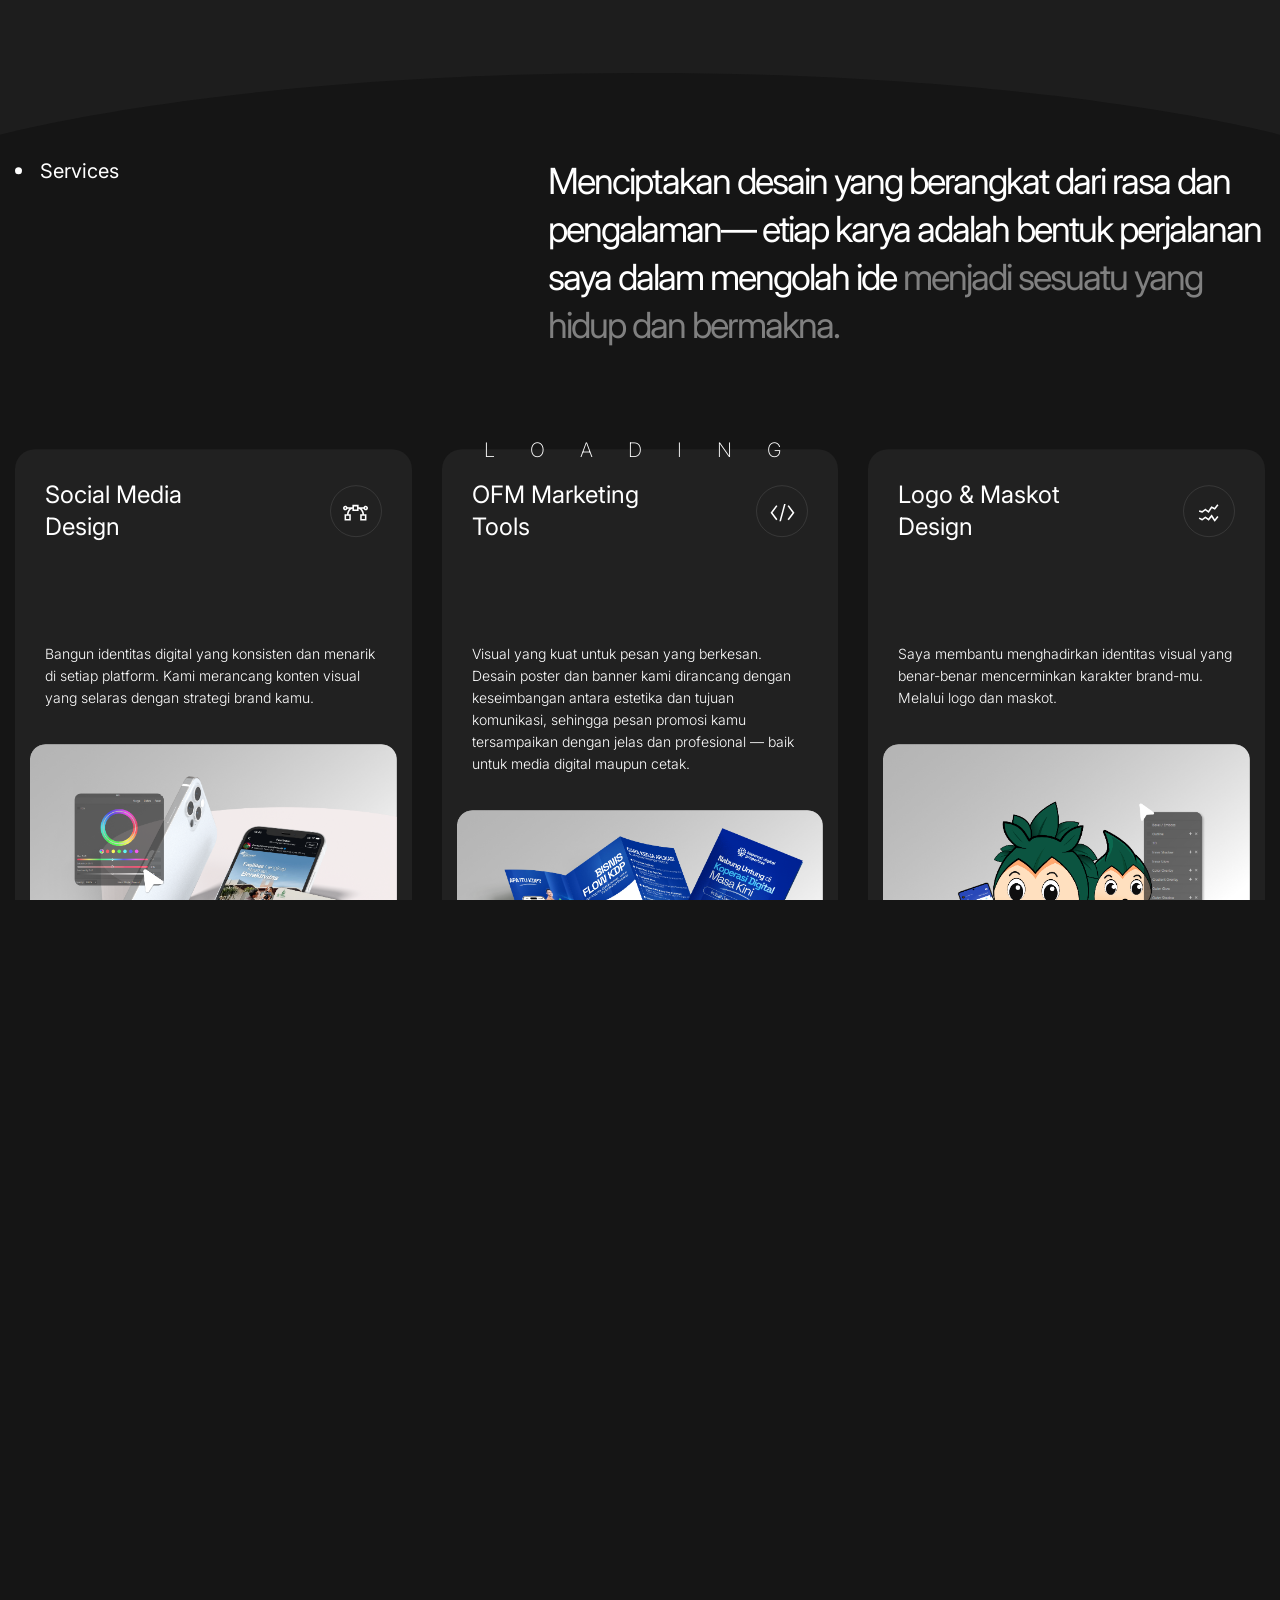
==== commit dcb80866: "update responsif" ====
--- a/index.html
+++ b/index.html
@@ -80,6 +80,12 @@
             <a class="logo" href="#">
                 <img src="docs/assets/imgs/tapfolio.png" alt="logo">
             </a>
+
+            <!-- Toggler button (mobile menu) -->
+<button class="navbar-toggler" type="button" data-bs-toggle="collapse" data-bs-target="#navbarSupportedContent">
+    <span class="navbar-toggler-icon"></span>
+</button>
+
 
             <!-- navbar links -->
             <div class="collapse navbar-collapse" id="navbarSupportedContent">
@@ -390,7 +396,7 @@
                                     <h4>Setiap desain adalah bahasa tanpa kata,
                                         <span class="sub-color inline">tempat rasa dan makna <br> bertemu dalam harmoni.</span>
                                     </h4>
-                                    <a href="about.html" class="butn butn-md butn-bord butn-rounded mt-40">
+                                    <a href="docs/about.html" class="butn butn-md butn-bord butn-rounded mt-40">
                                         <div class="d-flex align-items-center">
                                             <span>About Me</span>
                                             <span class="icon invert ml-10">
@@ -595,7 +601,7 @@
                             
                         </div>
                         <div class="text-center mt-80">
-                            <a href="porto.html" class="butn butn-md butn-bord butn-rounded">
+                            <a href="docs/porto.html" class="butn butn-md butn-bord butn-rounded">
                                 <div class="d-flex align-items-center">
                                     <span>Lihat Lebih Banyak</span>
                                     <span class="icon invert ml-10">
--- a/docs/assets/css/home1-style.css
+++ b/docs/assets/css/home1-style.css
@@ -773,9 +773,32 @@
   white-space: nowrap;
 }
 
-
-
-
-
-
-
+/* === Mobile Navbar Toggler Fix === */
+.navbar-toggler {
+  border-color: rgba(255,255,255,0.4);
+}
+
+.navbar-toggler-icon {
+  background-image: url("data:image/svg+xml;charset=utf8,%3Csvg viewBox='0 0 30 30' xmlns='http://www.w3.org/2000/svg'%3E%3Cpath stroke='rgba(255,255,255,0.85)' stroke-width='2' stroke-linecap='round' stroke-miterlimit='10' d='M4 7h22M4 15h22M4 23h22'/%3E%3C/svg%3E");
+}
+
+/* Navbar mobile style */
+@media (max-width: 992px) {
+  .navbar .navbar-nav {
+    margin-left: 0 !important;
+    margin-top: 15px;
+    border: none;
+  }
+
+  .navbar .nav-link {
+    padding: 12px 10px !important;
+  }
+}
+
+
+
+
+
+
+
+
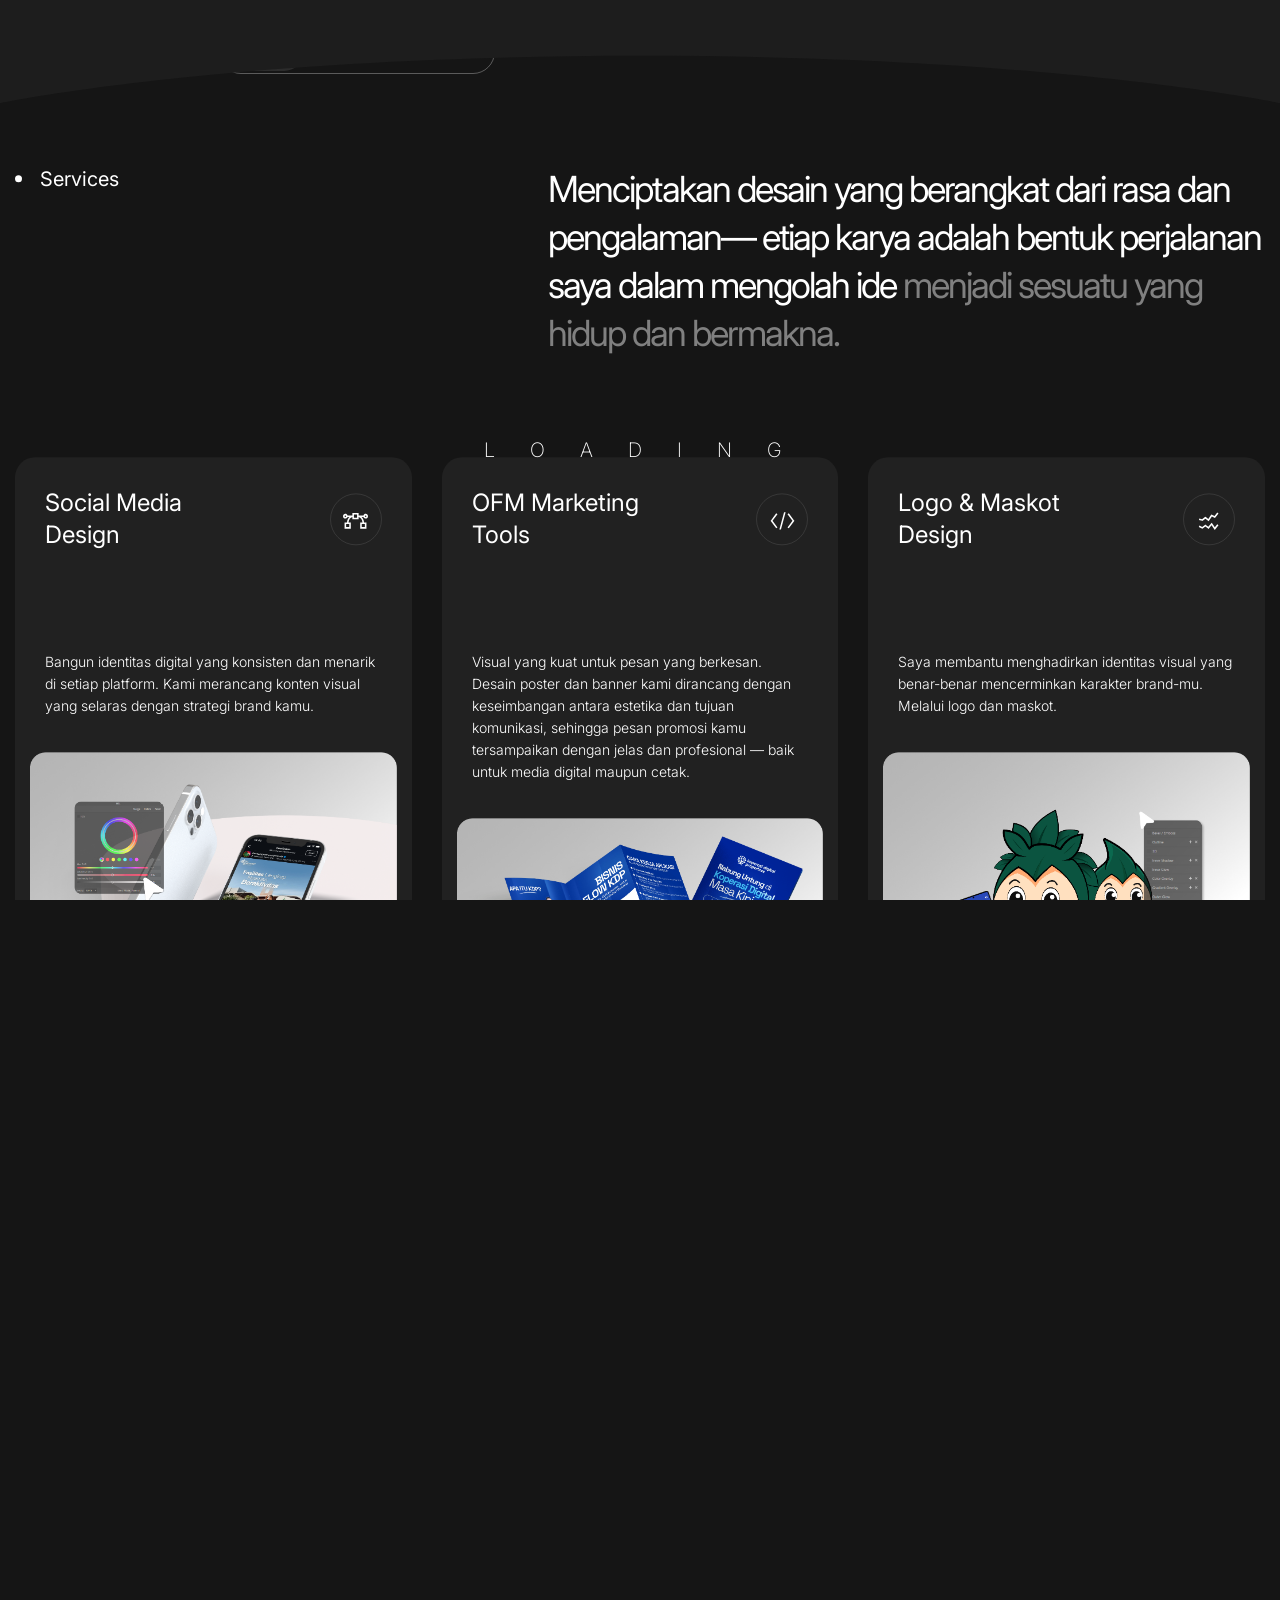
==== commit e8a808cc: "remove wm" ====
--- a/index.html
+++ b/index.html
@@ -141,11 +141,11 @@
                                 </div>
                                 <div class="row md-hide">
                                     <div class="col-lg-6 imgs-cube">
-                                        <div class="imgs">
+                                        <!-- <div class="imgs">
                                             <div class="circle">
                                                 <img src="docs/assets/imgs/header/circle-badge.svg" alt="">
                                             </div>
-                                        </div>
+                                        </div> -->
                                         <div class="img fit-img radius-30 mt-50">
                                             <img src="docs/assets/imgs/header/IMG_97775.jpg" alt="">
                                         </div>
